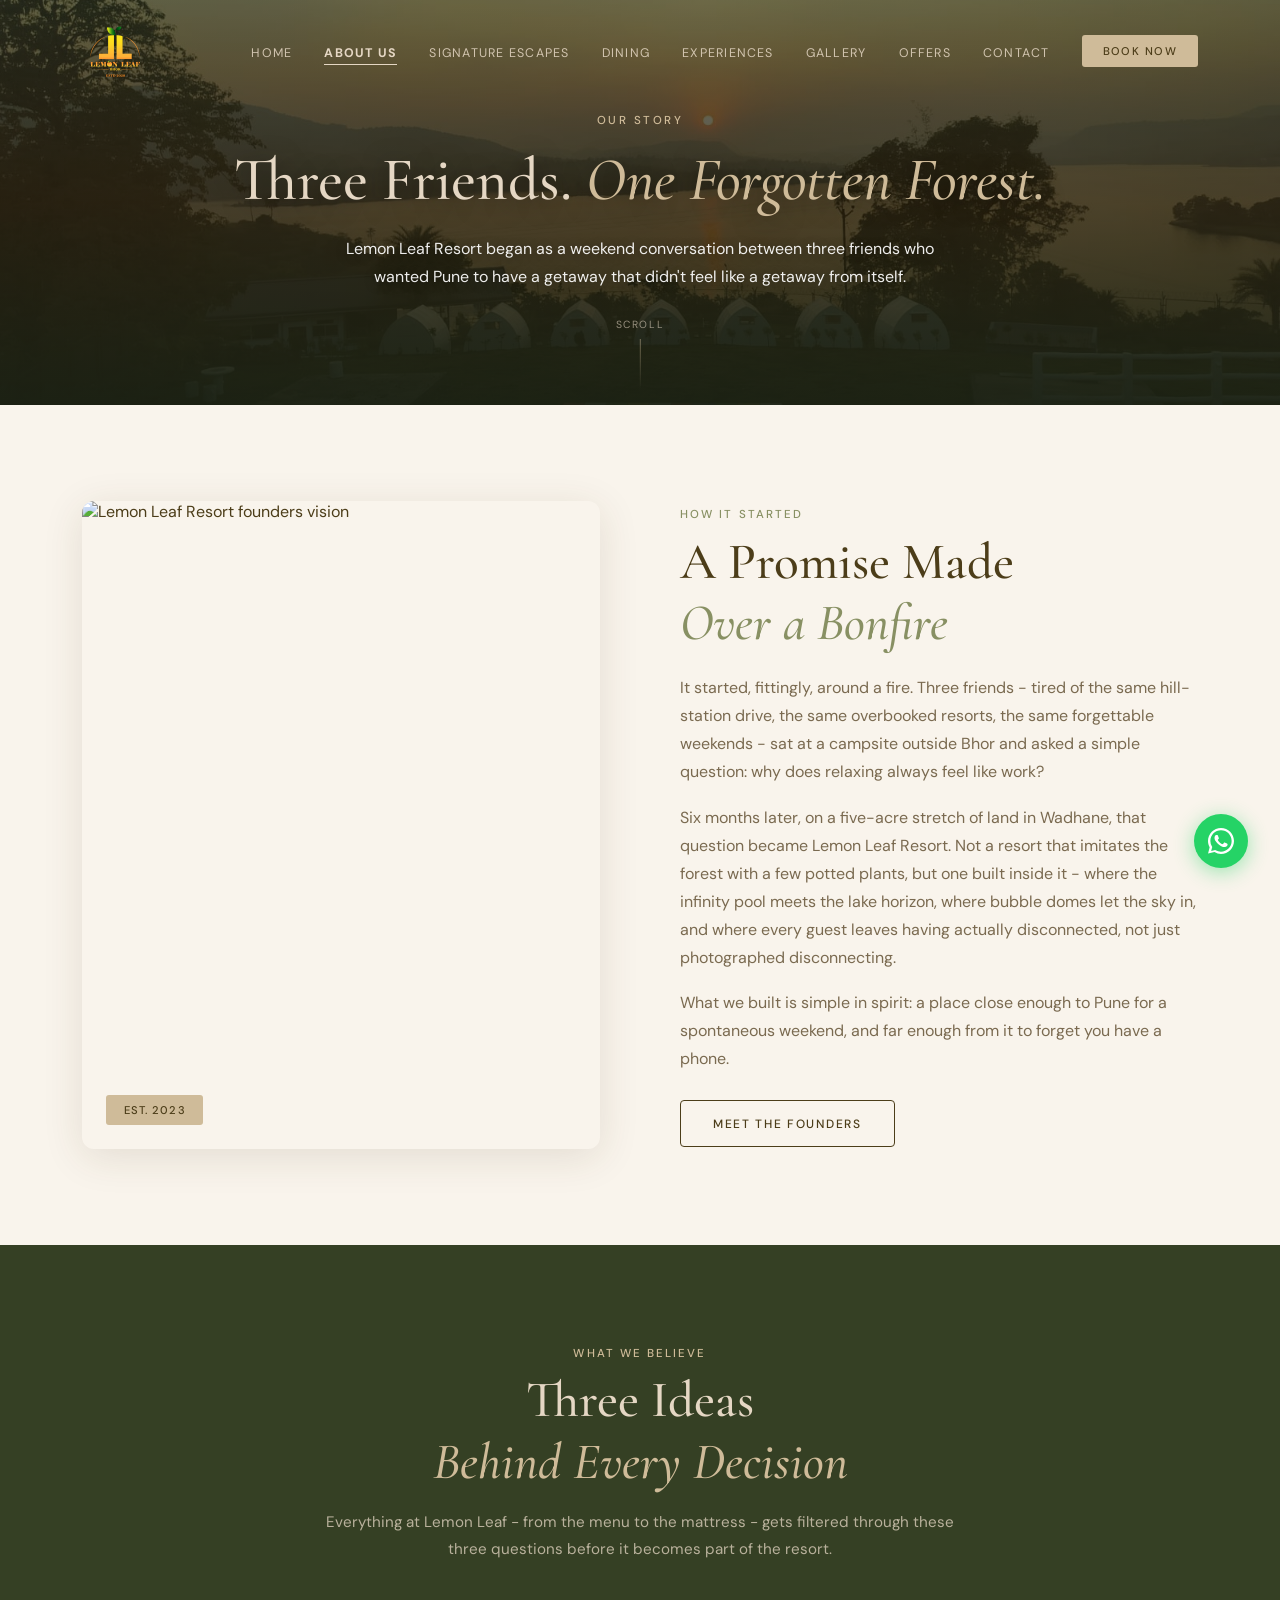
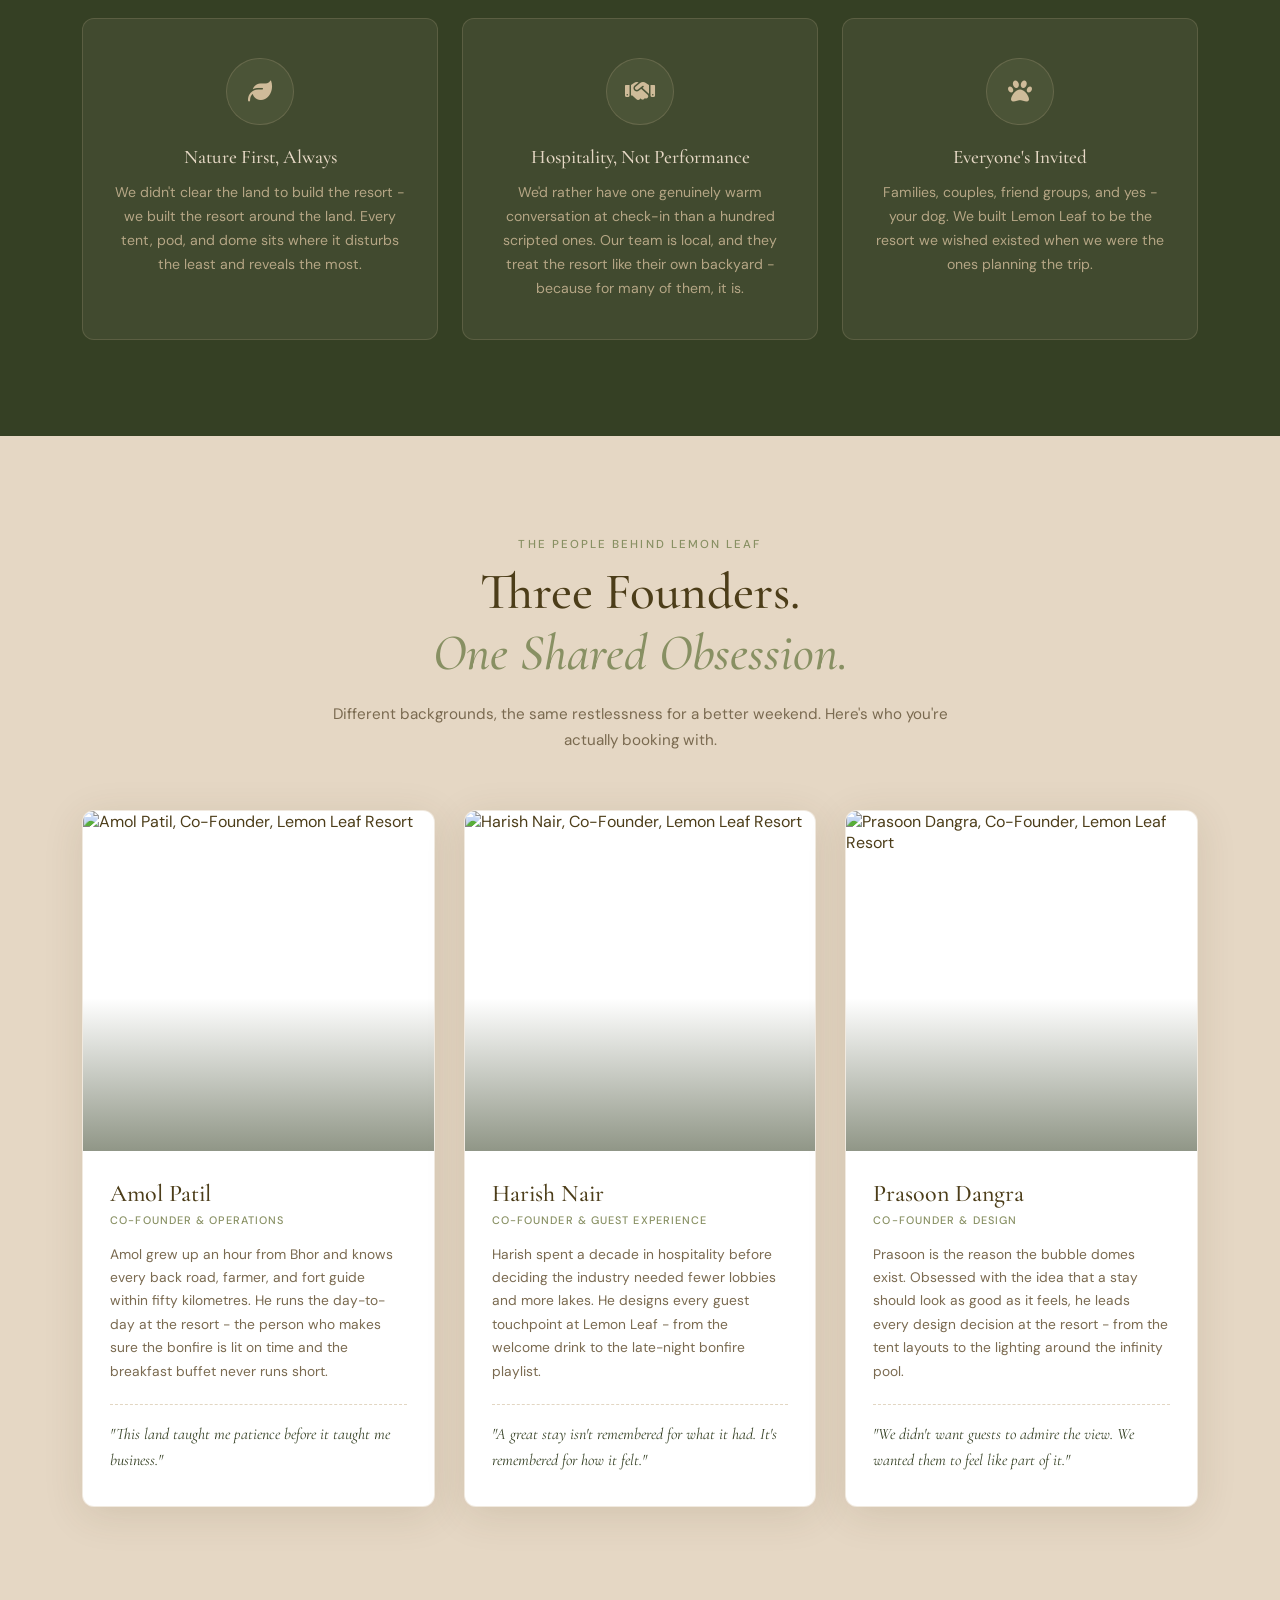
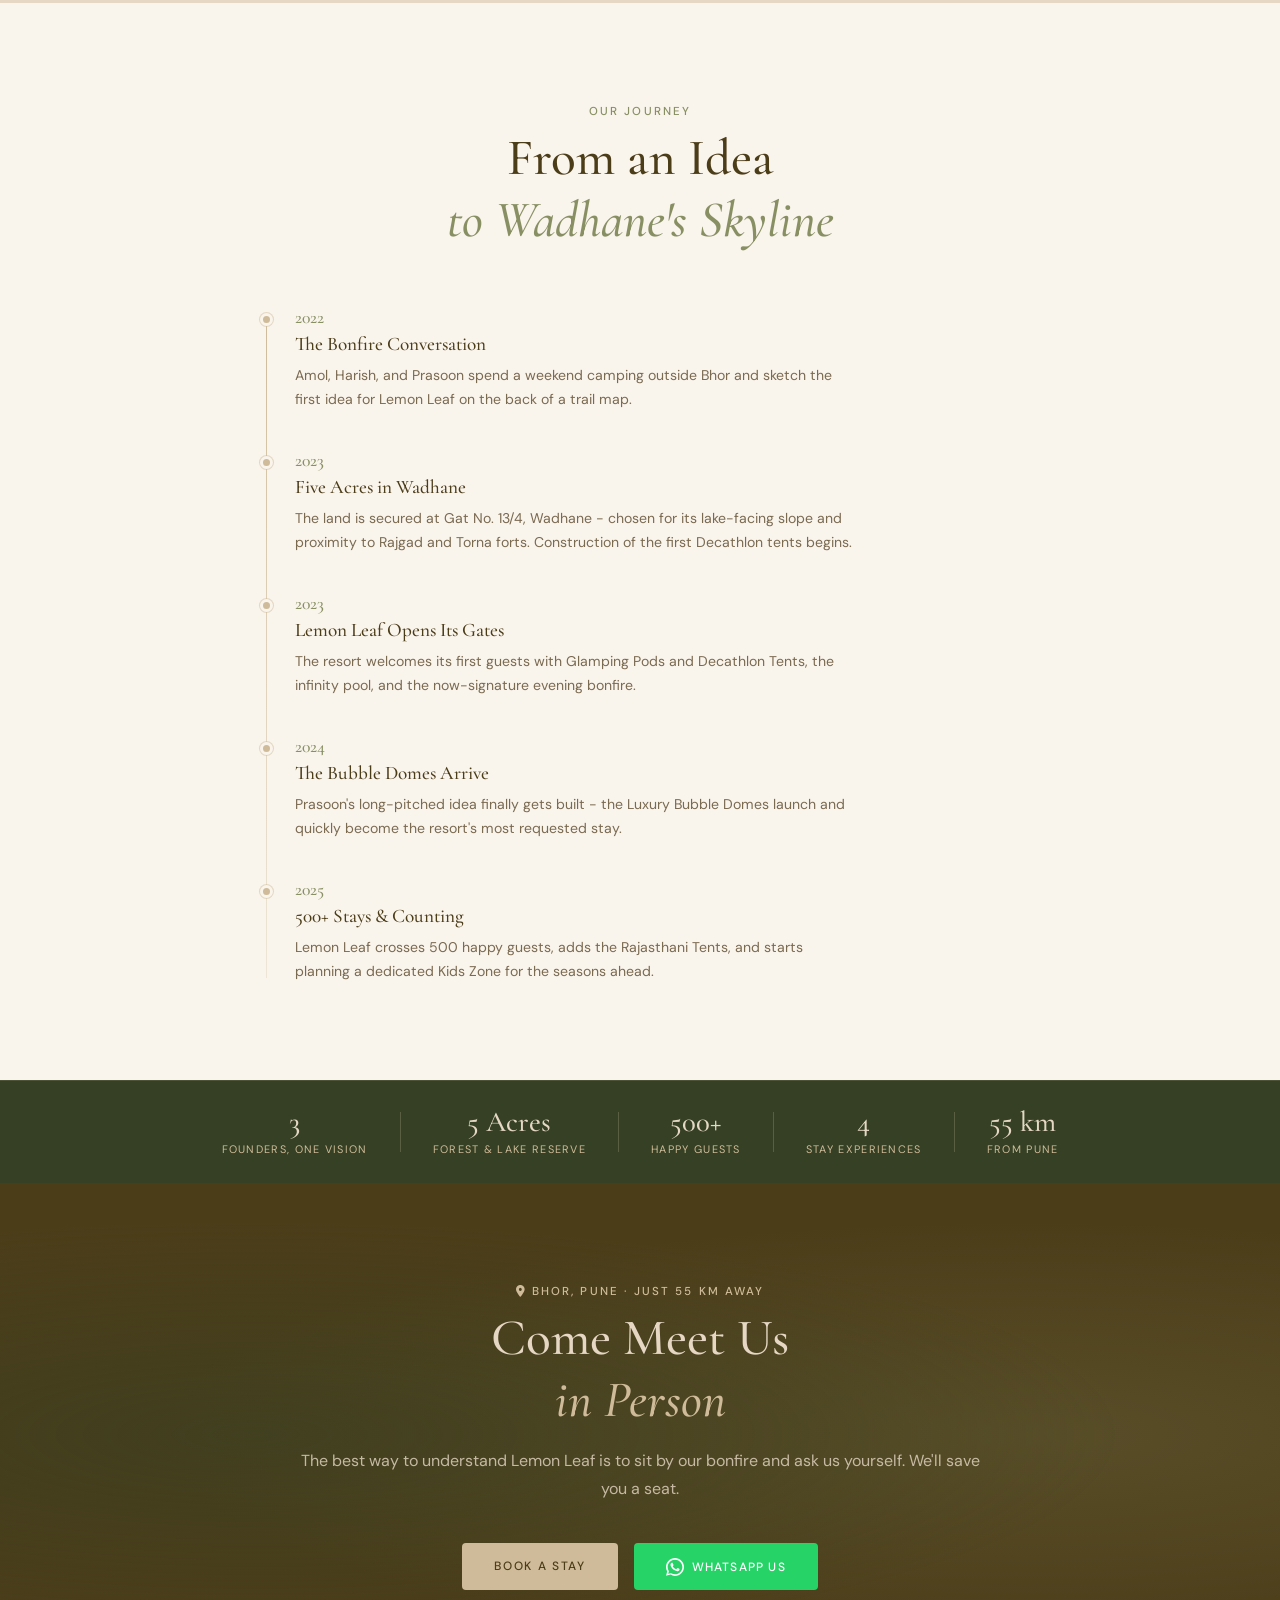
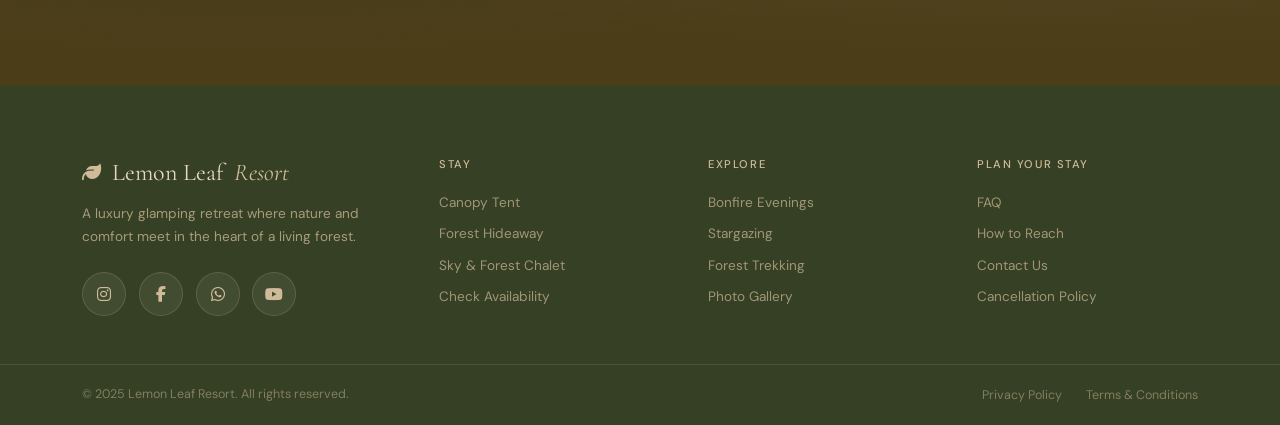
==== about/index.html @ e5b74bf5 "updates" ====
<!DOCTYPE html>
<html lang="en">

<head>
    <meta charset="UTF-8" />
    <meta name="viewport" content="width=device-width, initial-scale=1.0" />
    <title>About Us - Lemon Leaf Resort Bhor | Our Story &amp; Founders</title>
    <meta name="description"
        content="Meet the founders of Lemon Leaf Resort, Bhor - Amol Patil, Harish Nair &amp; Prasoon Dangra. Discover the story behind Pune's premier luxury glamping escape." />
    <meta name="keywords"
        content="about lemon leaf resort, lemon leaf resort founders, luxury resort bhor owners, glamping resort pune story" />
    <link rel="preconnect" href="https://fonts.googleapis.com" />
    <link rel="preconnect" href="https://fonts.gstatic.com" crossorigin />
    <link
        href="https://fonts.googleapis.com/css2?family=Cormorant+Garamond:ital,wght@0,300;0,400;0,500;0,600;1,300;1,400;1,500&family=DM+Sans:wght@300;400;500&display=swap"
        rel="stylesheet" />
    <link rel="stylesheet" href="https://cdnjs.cloudflare.com/ajax/libs/font-awesome/6.7.2/css/all.min.css">
    <link rel="stylesheet" href="/css/style.css" />
    <style>
        .ab-hero {
            position: relative;
            height: 45vh;
            height: 45svh;
            min-height: 380px;
            max-height: 560px;
            display: flex;
            align-items: center;
            justify-content: center;
            overflow: hidden;
        }

        .ab-hero-bg {
            position: absolute;
            inset: 0;
            background-size: cover;
            background-position: center;
        }

        .ab-hero-overlay {
            position: absolute;
            inset: 0;
            background:
                linear-gradient(to bottom, rgba(0, 0, 0, 0.25), rgba(0, 0, 0, 0.45)),
                linear-gradient(to bottom, rgba(53, 64, 36, 0.55), rgba(76, 61, 25, 0.65), rgba(53, 64, 36, 0.88));
        }

        .ab-hero-content {
            position: relative;
            z-index: 2;
            text-align: center;
            padding: 0 1.5rem;
            max-width: 900px;
            width: 100%;
        }

        .ab-hero-title {
            font-family: 'Cormorant Garamond', Georgia, serif;
            font-weight: 500;
            font-size: clamp(2.4rem, 5vw, 3.8rem);
            line-height: 1.18;
            color: var(--bone);
            margin: 0 auto 1.2rem;
            text-shadow: 0 4px 24px rgba(0, 0, 0, 0.5);
        }

        .ab-hero-title em {
            color: var(--tan);
            font-style: italic;
        }

        .ab-hero-sub {
            color: rgba(255, 255, 255, 0.92);
            text-shadow: 0 2px 12px rgba(0, 0, 0, 0.35);
            font-size: 1rem;
            line-height: 1.8;
            max-width: 620px;
            margin: 0 auto;
        }

        .ab-hero-scroll {
            position: absolute;
            bottom: 1rem;
            left: 50%;
            transform: translateX(-50%);
            z-index: 3;
            display: flex;
            flex-direction: column;
            align-items: center;
            gap: 8px;
        }

        .ab-hero-scroll span {
            font-size: 0.65rem;
            letter-spacing: 0.15em;
            text-transform: uppercase;
            color: rgba(229, 215, 196, 0.6);
        }

        /* ── OUR STORY (mirrors .about-strip pattern from homepage) ── */
        .story-section {
            padding: 6rem 0;
            background: var(--bone-lt);
        }

        .story-grid {
            display: grid;
            grid-template-columns: 1fr 1fr;
            gap: 5rem;
            align-items: center;
        }

        .story-img-wrap {
            position: relative;
            border-radius: var(--radius);
            overflow: hidden;
            aspect-ratio: 4/5;
            box-shadow: var(--shadow);
        }

        .story-badge {
            position: absolute;
            bottom: 1.5rem;
            left: 1.5rem;
            background: var(--tan);
            color: var(--cafe);
            font-size: 0.7rem;
            font-weight: 500;
            letter-spacing: 0.1em;
            text-transform: uppercase;
            padding: 0.5rem 1.1rem;
            border-radius: 3px;
        }

        .story-content h2 {
            margin-bottom: 1.2rem;
        }

        .story-content h2 em {
            color: var(--moss);
        }

        .story-content p {
            margin-bottom: 1.1rem;
        }

        .story-content .btn-outline {
            margin-top: 0.6rem;
        }

        /* ── VALUES / PHILOSOPHY (dark band, mirrors .packages-section) ── */
        .values-section {
            padding: 6rem 0;
            background: var(--kombu);
        }

        .values-section .section-header h2 {
            color: var(--bone);
        }

        .values-grid {
            display: grid;
            grid-template-columns: repeat(3, 1fr);
            gap: 1.5rem;
        }

        .value-card {
            background: rgba(229, 215, 196, 0.07);
            border: 1px solid rgba(207, 187, 153, 0.18);
            border-radius: var(--radius);
            padding: 2.4rem 2rem;
            text-align: center;
            transition: transform var(--trans), background var(--trans), border-color var(--trans);
        }

        .value-card:hover {
            transform: translateY(-6px);
            background: rgba(229, 215, 196, 0.12);
            border-color: rgba(207, 187, 153, 0.35);
        }

        .value-icon {
            width: 4.2rem;
            height: 4.2rem;
            margin: 0 auto 1.3rem;
            display: flex;
            align-items: center;
            justify-content: center;
            border-radius: 50%;
            background: rgba(136, 144, 99, 0.15);
            border: 1px solid rgba(207, 187, 153, 0.2);
            color: var(--tan);
            font-size: 1.5rem;
            transition: var(--trans);
        }

        .value-card:hover .value-icon {
            background: var(--moss);
            border-color: var(--moss);
            color: var(--white);
            transform: scale(1.08);
        }

        .value-card h4 {
            color: var(--bone);
            font-size: 1.2rem;
            margin-bottom: 0.8rem;
        }

        .value-card p {
            color: rgba(207, 187, 153, 0.82);
            font-size: 0.88rem;
            line-height: 1.7;
        }

        /* ── FOUNDERS (signature section - premium card treatment) ── */
        .founders-section {
            padding: 6rem 0;
            background: var(--bone);
        }

        .founders-grid {
            display: grid;
            grid-template-columns: repeat(3, 1fr);
            gap: 1.8rem;
        }

        .founder-card {
            background: var(--white);
            border-radius: var(--radius);
            overflow: hidden;
            box-shadow: var(--shadow);
            border: 1px solid rgba(207, 187, 153, 0.3);
            transition: transform var(--trans), box-shadow var(--trans);
            display: flex;
            flex-direction: column;
        }

        .founder-card:hover {
            transform: translateY(-8px);
            box-shadow: 0 24px 56px rgba(76, 61, 25, 0.2);
        }

        .founder-photo {
            position: relative;
            height: 340px;
            overflow: hidden;
            flex-shrink: 0;
        }

        .founder-photo::after {
            content: '';
            position: absolute;
            inset: 0;
            background: linear-gradient(to bottom, rgba(53, 64, 36, 0) 55%, rgba(53, 64, 36, 0.55) 100%);
        }

        .founder-photo img {
            transition: transform 0.7s ease;
        }

        .founder-card:hover .founder-photo img {
            transform: scale(1.06);
        }

        .founder-body {
            padding: 1.8rem 1.7rem 2rem;
            display: flex;
            flex-direction: column;
            flex: 1;
        }

        .founder-body h3 {
            font-size: 1.5rem;
            color: var(--cafe);
            margin-bottom: 0.25rem;
        }

        .founder-role {
            display: inline-block;
            font-size: 0.68rem;
            font-weight: 500;
            letter-spacing: 0.1em;
            text-transform: uppercase;
            color: var(--moss);
            margin-bottom: 1rem;
        }

        .founder-body p {
            font-size: 0.86rem;
            line-height: 1.7;
            margin-bottom: 1.3rem;
        }

        .founder-quote {
            font-family: 'Cormorant Garamond', serif;
            font-style: italic;
            font-size: 1rem;
            color: var(--kombu);
            line-height: 1.6;
            padding-top: 1.1rem;
            border-top: 1px dashed rgba(207, 187, 153, 0.6);
            margin-top: auto;
        }

        /* ── JOURNEY / MILESTONES (vertical timeline - order genuinely carries meaning here, it's a chronology) ── */
        .journey-section {
            padding: 6rem 0;
            background: var(--bone-lt);
        }

        .journey-section .section-header h2 em {
            color: var(--moss);
        }

        .journey-track {
            max-width: 760px;
            margin: 0 auto;
            position: relative;
            padding-left: 2.2rem;
        }

        .journey-track::before {
            content: '';
            position: absolute;
            top: 6px;
            bottom: 6px;
            left: 6px;
            width: 1px;
            background: linear-gradient(to bottom, var(--tan), rgba(207, 187, 153, 0.25));
        }

        .journey-item {
            position: relative;
            padding-bottom: 2.4rem;
        }

        .journey-item:last-child {
            padding-bottom: 0;
        }

        .journey-dot {
            position: absolute;
            left: -2.2rem;
            top: 6px;
            width: 13px;
            height: 13px;
            border-radius: 50%;
            background: var(--tan);
            border: 3px solid var(--bone-lt);
            box-shadow: 0 0 0 1px rgba(207, 187, 153, 0.5);
        }

        .journey-year {
            display: inline-block;
            font-family: 'Cormorant Garamond', serif;
            font-size: 1.1rem;
            font-weight: 500;
            color: var(--moss);
            margin-bottom: 0.3rem;
        }

        .journey-body h4 {
            font-size: 1.2rem;
            color: var(--cafe);
            margin-bottom: 0.5rem;
        }

        .journey-body p {
            font-size: 0.88rem;
            line-height: 1.7;
            max-width: 560px;
        }

        /* ── ABOUT-PAGE STATS STRIP (reuses .hero-stats / .hero-stat from style.css; only the wrapper differs) ── */
        .ab-stat-section {
            background: var(--kombu);
        }

        /* ── RESPONSIVE ── */
        @media (max-width: 1024px) {
            .story-grid {
                grid-template-columns: 1fr;
                gap: 2.5rem;
            }

            .story-img-wrap {
                aspect-ratio: 16/9;
                max-height: 380px;
            }

            .values-grid {
                grid-template-columns: 1fr;
                gap: 1.2rem;
            }

            .founders-grid {
                grid-template-columns: repeat(2, 1fr);
            }
        }

        @media (max-width: 768px) {
            .ab-hero {
                height: 60svh;
                min-height: 420px;
            }

            .story-section,
            .values-section,
            .founders-section,
            .journey-section {
                padding: 4rem 0;
            }

            .founders-grid {
                grid-template-columns: 1fr;
                gap: 1.5rem;
            }

            .founder-photo {
                height: 300px;
            }

            .journey-track {
                padding-left: 1.8rem;
            }

            .journey-dot {
                left: -1.8rem;
            }
        }

        @media (max-width: 480px) {
            .ab-hero {
                min-height: 380px;
            }

            .ab-hero-title {
                font-size: 2rem;
            }

            .value-card {
                padding: 2rem 1.4rem;
            }

            .founder-photo {
                height: 260px;
            }
        }
    </style>
</head>

<body>

    <div class="preloader" id="preloader">
        <div class="preloader-inner">
            <div class="preloader-logo">
                <img src="/images/logo/lemon-leaf-logo.png" alt="Lemon Leaf Resort"
                    onerror="this.style.display='none'" />
            </div>
            <div class="preloader-name">Lemon Leaf Resort</div>
            <div class="preloader-tagline">About Us</div>
            <div class="preloader-bar">
                <div class="preloader-fill" id="preloaderFill"></div>
            </div>
        </div>
    </div>

    <div id="navbar"></div>

    <!-- ABOUT HERO -->
    <section class="ab-hero" id="about-hero">
        <div class="ab-hero-bg" style="background-image:url('/images/hero-banner/infinity-pool.jpg')"></div>
        <div class="ab-hero-overlay"></div>
        <div class="ab-hero-content">
            <div class="hero-eyebrow reveal-up">Our Story</div>
            <h1 class="ab-hero-title reveal-up delay-1">Three Friends.<em> One Forgotten Forest.</em></h1>
            <p class="ab-hero-sub reveal-up delay-2">Lemon Leaf Resort began as a weekend conversation between three
                friends who wanted Pune to have a getaway that didn't feel like a getaway from itself.</p>
        </div>
        <div class="ab-hero-scroll">
            <span>Scroll</span>
            <div class="scroll-line"></div>
        </div>
    </section>

    <!-- OUR STORY -->
    <section class="story-section" id="story">
        <div class="container story-grid">
            <div class="story-img-wrap reveal-left">
                <img src="https://images.unsplash.com/photo-1533632359083-0185df1be85d?w=800&q=80"
                    alt="Lemon Leaf Resort founders vision" loading="lazy" />
                <div class="story-badge">Est. 2023</div>
            </div>
            <div class="story-content reveal-right">
                <span class="eyebrow">How It Started</span>
                <h2>A Promise Made<br /><em>Over a Bonfire</em></h2>
                <p>It started, fittingly, around a fire. Three friends - tired of the same hill-station drive, the
                    same overbooked resorts, the same forgettable weekends - sat at a campsite outside Bhor and asked
                    a simple question: why does relaxing always feel like work?</p>
                <p>Six months later, on a five-acre stretch of land in Wadhane, that question became Lemon Leaf
                    Resort. Not a resort that imitates the forest with a few potted plants, but one built inside it
                    - where the infinity pool meets the lake horizon, where bubble domes let the sky in, and where
                    every guest leaves having actually disconnected, not just photographed disconnecting.</p>
                <p>What we built is simple in spirit: a place close enough to Pune for a spontaneous weekend, and
                    far enough from it to forget you have a phone.</p>
                <a href="#founders" class="btn-outline">Meet the Founders</a>
            </div>
        </div>
    </section>

    <!-- VALUES / PHILOSOPHY -->
    <section class="values-section" id="philosophy">
        <div class="container">
            <div class="section-header section-header--light reveal-up">
                <span class="eyebrow eyebrow--light">What We Believe</span>
                <h2>Three Ideas<br /><em>Behind Every Decision</em></h2>
                <p>Everything at Lemon Leaf - from the menu to the mattress - gets filtered through these three
                    questions before it becomes part of the resort.</p>
            </div>
            <div class="values-grid">
                <div class="value-card reveal-up">
                    <div class="value-icon"><i class="fa-solid fa-leaf"></i></div>
                    <h4>Nature First, Always</h4>
                    <p>We didn't clear the land to build the resort - we built the resort around the land. Every
                        tent, pod, and dome sits where it disturbs the least and reveals the most.</p>
                </div>
                <div class="value-card reveal-up delay-1">
                    <div class="value-icon"><i class="fa-solid fa-handshake"></i></div>
                    <h4>Hospitality, Not Performance</h4>
                    <p>We'd rather have one genuinely warm conversation at check-in than a hundred scripted ones. Our
                        team is local, and they treat the resort like their own backyard - because for many of
                        them, it is.</p>
                </div>
                <div class="value-card reveal-up delay-2">
                    <div class="value-icon"><i class="fa-solid fa-paw"></i></div>
                    <h4>Everyone's Invited</h4>
                    <p>Families, couples, friend groups, and yes - your dog. We built Lemon Leaf to be the resort we
                        wished existed when we were the ones planning the trip.</p>
                </div>
            </div>
        </div>
    </section>

    <!-- FOUNDERS -->
    <section class="founders-section" id="founders">
        <div class="container">
            <div class="section-header reveal-up">
                <span class="eyebrow">The People Behind Lemon Leaf</span>
                <h2>Three Founders.<br /><em>One Shared Obsession.</em></h2>
                <p>Different backgrounds, the same restlessness for a better weekend. Here's who you're actually
                    booking with.</p>
            </div>

            <div class="founders-grid">

                <div class="founder-card reveal-up">
                    <div class="founder-photo">
                        <img src="https://images.unsplash.com/photo-1633332755192-727a05c4013d?w=500&q=80"
                            alt="Amol Patil, Co-Founder, Lemon Leaf Resort" loading="lazy" />
                    </div>
                    <div class="founder-body">
                        <h3>Amol Patil</h3>
                        <span class="founder-role">Co-Founder &amp; Operations</span>
                        <p>Amol grew up an hour from Bhor and knows every back road, farmer, and fort guide within
                            fifty kilometres. He runs the day-to-day at the resort - the person who makes sure the
                            bonfire is lit on time and the breakfast buffet never runs short.</p>
                        <div class="founder-quote">"This land taught me patience before it taught me business."</div>
                    </div>
                </div>

                <div class="founder-card reveal-up delay-1">
                    <div class="founder-photo">
                        <img src="https://images.unsplash.com/photo-1611432579402-7037e3e2c1e4?w=500&q=80"
                            alt="Harish Nair, Co-Founder, Lemon Leaf Resort" loading="lazy" />
                    </div>
                    <div class="founder-body">
                        <h3>Harish Nair</h3>
                        <span class="founder-role">Co-Founder &amp; Guest Experience</span>
                        <p>Harish spent a decade in hospitality before deciding the industry needed fewer lobbies
                            and more lakes. He designs every guest touchpoint at Lemon Leaf - from the welcome drink
                            to the late-night bonfire playlist.</p>
                        <div class="founder-quote">"A great stay isn't remembered for what it had. It's remembered
                            for how it felt."</div>
                    </div>
                </div>

                <div class="founder-card reveal-up delay-2">
                    <div class="founder-photo">
                        <img src="https://images.unsplash.com/photo-1560250097-0b93528c311a?w=500&q=80"
                            alt="Prasoon Dangra, Co-Founder, Lemon Leaf Resort" loading="lazy" />
                    </div>
                    <div class="founder-body">
                        <h3>Prasoon Dangra</h3>
                        <span class="founder-role">Co-Founder &amp; Design</span>
                        <p>Prasoon is the reason the bubble domes exist. Obsessed with the idea that a stay should
                            look as good as it feels, he leads every design decision at the resort - from the tent
                            layouts to the lighting around the infinity pool.</p>
                        <div class="founder-quote">"We didn't want guests to admire the view. We wanted them to feel
                            like part of it."</div>
                    </div>
                </div>

            </div>
        </div>
    </section>

    <!-- MILESTONES / JOURNEY -->
    <section class="journey-section" id="journey">
        <div class="container">
            <div class="section-header reveal-up">
                <span class="eyebrow">Our Journey</span>
                <h2>From an Idea<br /><em>to Wadhane's Skyline</em></h2>
            </div>
            <div class="journey-track">
                <div class="journey-item reveal-up">
                    <div class="journey-dot"></div>
                    <div class="journey-body">
                        <span class="journey-year">2022</span>
                        <h4>The Bonfire Conversation</h4>
                        <p>Amol, Harish, and Prasoon spend a weekend camping outside Bhor and sketch the first idea
                            for Lemon Leaf on the back of a trail map.</p>
                    </div>
                </div>
                <div class="journey-item reveal-up delay-1">
                    <div class="journey-dot"></div>
                    <div class="journey-body">
                        <span class="journey-year">2023</span>
                        <h4>Five Acres in Wadhane</h4>
                        <p>The land is secured at Gat No. 13/4, Wadhane - chosen for its lake-facing slope and
                            proximity to Rajgad and Torna forts. Construction of the first Decathlon tents begins.</p>
                    </div>
                </div>
                <div class="journey-item reveal-up delay-2">
                    <div class="journey-dot"></div>
                    <div class="journey-body">
                        <span class="journey-year">2023</span>
                        <h4>Lemon Leaf Opens Its Gates</h4>
                        <p>The resort welcomes its first guests with Glamping Pods and Decathlon Tents, the infinity
                            pool, and the now-signature evening bonfire.</p>
                    </div>
                </div>
                <div class="journey-item reveal-up delay-3">
                    <div class="journey-dot"></div>
                    <div class="journey-body">
                        <span class="journey-year">2024</span>
                        <h4>The Bubble Domes Arrive</h4>
                        <p>Prasoon's long-pitched idea finally gets built - the Luxury Bubble Domes launch and
                            quickly become the resort's most requested stay.</p>
                    </div>
                </div>
                <div class="journey-item reveal-up">
                    <div class="journey-dot"></div>
                    <div class="journey-body">
                        <span class="journey-year">2025</span>
                        <h4>500+ Stays &amp; Counting</h4>
                        <p>Lemon Leaf crosses 500 happy guests, adds the Rajasthani Tents, and starts planning a
                            dedicated Kids Zone for the seasons ahead.</p>
                    </div>
                </div>
            </div>
        </div>
    </section>

    <!-- STATS STRIP (reused pattern from homepage) -->
    <section class="hero-stat-section ab-stat-section">
        <div class="hero-stats reveal-up">
            <div class="hero-stat"><strong>3</strong><span>Founders, One Vision</span></div>
            <div class="hero-stat-divider"></div>
            <div class="hero-stat"><strong>5 Acres</strong><span>Forest &amp; Lake Reserve</span></div>
            <div class="hero-stat-divider"></div>
            <div class="hero-stat"><strong>500+</strong><span>Happy Guests</span></div>
            <div class="hero-stat-divider"></div>
            <div class="hero-stat"><strong>4</strong><span>Stay Experiences</span></div>
            <div class="hero-stat-divider"></div>
            <div class="hero-stat"><strong>55 km</strong><span>From Pune</span></div>
        </div>
    </section>

    <!-- CTA BANNER (reused pattern) -->
    <section class="cta-banner">
        <div class="cta-banner-bg"></div>
        <div class="cta-banner-inner">
            <div class="cta-content reveal-up">
                <span class="eyebrow eyebrow--light"><i class="fa-solid fa-location-dot"></i> Bhor, Pune · Just 55
                    km Away</span>
                <h2>Come Meet Us<br /><em>in Person</em></h2>
                <p>The best way to understand Lemon Leaf is to sit by our bonfire and ask us yourself. We'll save
                    you a seat.</p>
                <div class="cta-actions">
                    <a href="index.html#book" class="btn-primary">Book a Stay</a>
                    <a href="https://wa.me/919876543210" target="_blank" rel="noopener" class="btn-whatsapp">
                        <svg width="18" height="18" viewBox="0 0 24 24" fill="currentColor">
                            <path
                                d="M17.472 14.382c-.297-.149-1.758-.867-2.03-.967-.273-.099-.471-.148-.67.15-.197.297-.767.966-.94 1.164-.173.199-.347.223-.644.075-.297-.15-1.255-.463-2.39-1.475-.883-.788-1.48-1.761-1.653-2.059-.173-.297-.018-.458.13-.606.134-.133.298-.347.446-.52.149-.174.198-.298.298-.497.099-.198.05-.371-.025-.52-.075-.149-.669-1.612-.916-2.207-.242-.579-.487-.5-.669-.51-.173-.008-.371-.01-.57-.01-.198 0-.52.074-.792.372-.272.297-1.04 1.016-1.04 2.479 0 1.462 1.065 2.875 1.213 3.074.149.198 2.096 3.2 5.077 4.487.709.306 1.262.489 1.694.625.712.227 1.36.195 1.871.118.571-.085 1.758-.719 2.006-1.413.248-.694.248-1.289.173-1.413z" />
                            <path
                                d="M12 0C5.373 0 0 5.373 0 12c0 2.114.552 4.1 1.512 5.834L.057 23.57l5.91-1.47A11.945 11.945 0 0012 24c6.627 0 12-5.373 12-12S18.627 0 12 0zm0 21.818a9.8 9.8 0 01-4.997-1.37l-.358-.213-3.707.922.986-3.604-.234-.37A9.79 9.79 0 012.182 12c0-5.418 4.4-9.818 9.818-9.818 5.418 0 9.818 4.4 9.818 9.818 0 5.419-4.4 9.818-9.818 9.818z" />
                        </svg>
                        WhatsApp Us
                    </a>
                </div>
            </div>
        </div>
    </section>

    <div id="footer"></div>

    <!-- WhatsApp FAB -->
    <a href="https://wa.me/919876543210" class="whatsapp-fab" target="_blank" rel="noopener"
        aria-label="Chat on WhatsApp">
        <svg width="26" height="26" viewBox="0 0 24 24" fill="currentColor">
            <path
                d="M17.472 14.382c-.297-.149-1.758-.867-2.03-.967-.273-.099-.471-.148-.67.15-.197.297-.767.966-.94 1.164-.173.199-.347.223-.644.075-.297-.15-1.255-.463-2.39-1.475-.883-.788-1.48-1.761-1.653-2.059-.173-.297-.018-.458.13-.606.134-.133.298-.347.446-.52.149-.174.198-.298.298-.497.099-.198.05-.371-.025-.52-.075-.149-.669-1.612-.916-2.207-.242-.579-.487-.5-.669-.51-.173-.008-.371-.01-.57-.01-.198 0-.52.074-.792.372-.272.297-1.04 1.016-1.04 2.479 0 1.462 1.065 2.875 1.213 3.074.149.198 2.096 3.2 5.077 4.487.709.306 1.262.489 1.694.625.712.227 1.36.195 1.871.118.571-.085 1.758-.719 2.006-1.413.248-.694.248-1.289.173-1.413z" />
            <path
                d="M12 0C5.373 0 0 5.373 0 12c0 2.114.552 4.1 1.512 5.834L.057 23.57l5.91-1.47A11.945 11.945 0 0012 24c6.627 0 12-5.373 12-12S18.627 0 12 0zm0 21.818a9.8 9.8 0 01-4.997-1.37l-.358-.213-3.707.922.986-3.604-.234-.37A9.79 9.79 0 012.182 12c0-5.418 4.4-9.818 9.818-9.818 5.418 0 9.818 4.4 9.818 9.818 0 5.419-4.4 9.818-9.818 9.818z" />
        </svg>
    </a>

    <script src="/js/script.js"></script>
</body>

</html>
---- css/style.css ----
*,
*::before,
*::after {
    box-sizing: border-box;
    margin: 0;
    padding: 0;
}

html {
    scroll-behavior: smooth;
    font-size: 16px;
}

body {
    font-family: 'DM Sans', sans-serif;
    background: #F9F4EC;
    color: #4C3D19;
    overflow-x: hidden;
}

img {
    display: block;
    width: 100%;
    height: 100%;
    object-fit: cover;
}

a {
    text-decoration: none;
    color: inherit;
}

ul {
    list-style: none;
}

button {
    cursor: pointer;
    border: none;
    background: none;
    font-family: inherit;
}

input,
select,
textarea {
    font-family: inherit;
    font-size: 1rem;
}

/* ── CSS VARIABLES ── */
:root {
    --cafe: #4C3D19;
    --kombu: #354024;
    --moss: #889063;
    --tan: #CFBB99;
    --bone: #E5D7C4;
    --bone-lt: #F9F4EC;
    --white: #ffffff;
    --shadow: 0 8px 40px rgba(76, 61, 25, 0.12);
    --radius: 12px;
    --trans: 0.35s cubic-bezier(0.4, 0, 0.2, 1);
}

h1,
h2,
h3,
h4,
h5,
h6 {
    font-family: 'Cormorant Garamond', Georgia, serif;
    font-weight: 500;
    line-height: 1.2;
}

h1 {
    font-size: clamp(2.6rem, 6vw, 5rem);
}

h2 {
    font-size: clamp(2rem, 4vw, 3.2rem);
}

h3 {
    font-size: 1.5rem;
}

h4 {
    font-size: 1.25rem;
}

h5 {
    font-size: 1.05rem;
}

em {
    font-style: italic;
    color: inherit;
}

p {
    line-height: 1.75;
    color: #7a6a50;
}

.eyebrow {
    display: inline-block;
    font-family: 'DM Sans', sans-serif;
    font-size: 0.72rem;
    font-weight: 500;
    letter-spacing: 0.18em;
    text-transform: uppercase;
    color: var(--moss);
    margin-bottom: 0.6rem;
}

.eyebrow--light {
    color: var(--tan);
}

.container {
    max-width: 1180px;
    margin: 0 auto;
    padding: 0 2rem;
}

.btn-primary {
    display: inline-block;
    background: var(--tan);
    color: var(--cafe);
    font-size: 0.75rem;
    font-weight: 500;
    letter-spacing: 0.14em;
    text-transform: uppercase;
    padding: 0.9rem 2rem;
    border-radius: 4px;
    transition: background var(--trans), transform var(--trans), box-shadow var(--trans);
}

.btn-primary:hover {
    background: var(--cafe);
    color: var(--bone);
    transform: translateY(-2px);
    box-shadow: 0 8px 24px rgba(76, 61, 25, 0.25);
}

.btn-ghost {
    display: inline-block;
    border: 1.5px solid rgba(229, 215, 196, 0.6);
    color: var(--bone);
    font-size: 0.75rem;
    font-weight: 500;
    letter-spacing: 0.14em;
    text-transform: uppercase;
    padding: 0.9rem 2rem;
    border-radius: 4px;
    transition: background var(--trans), color var(--trans);
}

.btn-ghost:hover {
    background: rgba(229, 215, 196, 0.15);
}

.btn-outline {
    display: inline-block;
    border: 1.5px solid var(--cafe);
    color: var(--cafe);
    font-size: 0.75rem;
    font-weight: 500;
    letter-spacing: 0.14em;
    text-transform: uppercase;
    padding: 0.9rem 2rem;
    border-radius: 4px;
    transition: background var(--trans), color var(--trans);
}

.btn-outline:hover {
    background: var(--cafe);
    color: var(--bone);
}

.btn-sm {
    display: inline-block;
    background: var(--kombu);
    color: var(--bone);
    font-size: 0.7rem;
    font-weight: 500;
    letter-spacing: 0.1em;
    text-transform: uppercase;
    padding: 0.6rem 1.2rem;
    border-radius: 4px;
    transition: background var(--trans);
}

.btn-sm:hover {
    background: var(--cafe);
}

.btn-full {
    width: 100%;
    text-align: center;
}

.btn-whatsapp {
    display: inline-flex;
    align-items: center;
    gap: 0.5rem;
    background: #25D366;
    color: var(--white);
    font-size: 0.75rem;
    font-weight: 500;
    letter-spacing: 0.1em;
    text-transform: uppercase;
    padding: 0.9rem 2rem;
    border-radius: 4px;
    transition: background var(--trans), transform var(--trans);
}

.btn-whatsapp:hover {
    background: #1EB859;
    transform: translateY(-2px);
}

.btn-whatsapp-sm {
    display: inline-flex;
    align-items: center;
    gap: 0.4rem;
    background: #25D366;
    color: var(--white);
    font-size: 0.7rem;
    font-weight: 500;
    letter-spacing: 0.08em;
    text-transform: uppercase;
    padding: 0.7rem 1.2rem;
    border-radius: 4px;
    transition: background var(--trans), transform var(--trans);
}

.btn-whatsapp-sm:hover {
    background: #1EB859;
    transform: translateY(-2px);
}

.preloader {
    position: fixed;
    inset: 0;
    background: var(--kombu);
    display: flex;
    align-items: center;
    justify-content: center;
    z-index: 9999;
    transition: opacity 0.6s ease, visibility 0.6s ease;
}

.preloader.hidden {
    opacity: 0;
    visibility: hidden;
    pointer-events: none;
}

.preloader-inner {
    display: flex;
    flex-direction: column;
    align-items: center;
    text-align: center;
}

.preloader-logo {
    width: 180px;
    height: auto;
    border: none;
    border-radius: 0;
    overflow: visible;
    box-shadow: none;
}

.preloader-logo img {
    width: 100%;
    height: auto;
    object-fit: contain;
}

.preloader-name {
    font-family: 'Cormorant Garamond', serif;
    font-size: 2rem;
    color: var(--bone);
    letter-spacing: 0.12em;
    margin-bottom: 1.5rem;
}

.preloader-tagline {
    font-size: 0.72rem;
    letter-spacing: 0.18em;
    text-transform: uppercase;
    color: var(--tan);
    margin-bottom: 1.6rem;
}

.preloader-bar {
    width: 180px;
    height: 3px;
    background: rgba(229, 215, 196, 0.15);
    border-radius: 999px;
    overflow: hidden;
}

.preloader-fill {
    width: 0;
    height: 100%;
    background: linear-gradient(90deg,
            var(--tan),
            var(--bone));
    border-radius: inherit;
    transition: width 0.08s linear;
}

@keyframes pulse {

    0%,
    100% {
        transform: scale(1)
    }

    50% {
        transform: scale(1.08)
    }
}

.nav {
    position: fixed;
    top: 0;
    left: 0;
    right: 0;
    z-index: 1000;
    padding: 1.2rem 0;
    transition: background var(--trans), padding var(--trans), box-shadow var(--trans);
}

.nav.scrolled {
    background: var(--kombu);
    padding: 0.75rem 0;
    box-shadow: 0 4px 24px rgba(53, 64, 36, 0.4);
}

.nav-inner {
    max-width: 1180px;
    margin: 0 auto;
    padding: 0 2rem;
    display: flex;
    align-items: center;
    justify-content: space-between;
    gap: 2rem;
}

.logo {
    display: flex;
    align-items: center;
    flex-shrink: 0;
}

.nav-logo {
    display: flex;
    align-items: center;
    justify-content: center;
}

.nav-logo img {
    display: block;
    width: auto;
    height: 64px;
    max-height: 64px;
    object-fit: contain;
    transition: transform 0.3s ease;
}

.nav-logo:hover img {
    transform: scale(1.05);
}

.nav-links {
    display: flex;
    gap: 2rem;
    align-items: center;
    margin-left: auto;
}

.nav-links a {
    font-size: 0.78rem;
    font-weight: 400;
    letter-spacing: 0.1em;
    text-transform: uppercase;
    color: rgba(229, 215, 196, 0.85);
    transition: color var(--trans);
    position: relative;
    padding-bottom: 2px;
}

.nav-links a::after {
    content: '';
    position: absolute;
    bottom: -2px;
    left: 0;
    width: 0;
    height: 1px;
    background: var(--tan);
    transition: width var(--trans);
}

.nav-links a:hover {
    color: var(--bone);
}

.nav-links a:hover::after {
    width: 100%;
}

.nav-links a.active,
.mm-link.active {
    color: var(--bone);
    font-weight: 700;
}

.nav-links a.active::after,
.mm-link.active::after {
    width: 100%;
    background: var(--bone);
}

.nav-cta {
    background: var(--tan);
    color: var(--cafe);
    font-size: 0.7rem;
    font-weight: 500;
    letter-spacing: 0.13em;
    text-transform: uppercase;
    padding: 0.55rem 1.3rem;
    border-radius: 3px;
    transition: background var(--trans), color var(--trans);
    flex-shrink: 0;
}

.nav-cta:hover {
    background: var(--cafe);
    color: var(--bone);
}

.nav-hamburger {
    display: none;
    flex-direction: column;
    gap: 5px;
    padding: 4px;
}

.nav-hamburger span {
    display: block;
    width: 22px;
    height: 2px;
    background: var(--bone);
    border-radius: 2px;
    transition: var(--trans);
}

.mobile-menu {
    position: fixed;
    top: 0;
    right: -300px;
    width: 280px;
    height: 100vh;
    background: var(--kombu);
    z-index: 1200;
    padding: 5rem 2.5rem 2.5rem;
    transition: right 0.4s cubic-bezier(0.4, 0, 0.2, 1);
    display: flex;
    flex-direction: column;
}

.mobile-menu.open {
    right: 0;
}

.mobile-menu ul {
    display: flex;
    flex-direction: column;
    gap: 0;
}

.mobile-menu li {
    border-bottom: 1px solid rgba(207, 187, 153, 0.15);
}

.mm-link {
    display: block;
    padding: 1rem 0;
    font-size: 0.85rem;
    letter-spacing: 0.1em;
    text-transform: uppercase;
    color: var(--tan);
    transition: color var(--trans);
}

.mm-link:hover {
    color: var(--bone);
}

.mm-cta {
    display: block;
    margin-top: 2rem;
    text-align: center;
    background: var(--tan);
    color: var(--cafe);
    font-size: 0.75rem;
    font-weight: 500;
    letter-spacing: 0.12em;
    text-transform: uppercase;
    padding: 0.85rem;
    border-radius: 4px;
}

.mobile-menu-close {
    position: absolute;
    top: 1.5rem;
    right: 1.5rem;
    color: var(--bone);
    font-size: 1.2rem;
    opacity: 0.7;
}

.mobile-overlay {
    position: fixed;
    inset: 0;
    background: rgba(53, 64, 36, 0.6);
    z-index: 1100;
    opacity: 0;
    pointer-events: none;
    transition: opacity 0.4s;
}

.mobile-overlay.active {
    opacity: 1;
    pointer-events: all;
}

.hero {
    position: relative;
    height: 100vh;
    height: 100svh;
    min-height: 600px;
    max-height: 900px;
    display: flex;
    flex-direction: column;
    align-items: center;
    justify-content: center;
    overflow: hidden;
}

.hero-bg {
    position: absolute;
    inset: 0;
}

.hero-slide {
    position: absolute;
    inset: 0;
    background-size: cover;
    background-position: center;
    /* filter: brightness(0.65); */
    opacity: 0;
    transition: opacity 1.2s ease;
}

.hero-slide.active {
    opacity: 1;
}

.hero-overlay {
    position: absolute;
    inset: 0;
    background:
        linear-gradient(to bottom,
            rgba(0, 0, 0, 0.25),
            rgba(0, 0, 0, 0.45)),
        linear-gradient(to bottom,
            rgba(53, 64, 36, 0.45),
            rgba(76, 61, 25, 0.60),
            rgba(53, 64, 36, 0.85));
}

.hero-content {
    position: relative;
    z-index: 2;
    text-align: center;
    padding: 0 1.5rem;
    max-width: 1100px;
    width: 100%;
    margin-top: 0;
}

.hero-location {
    display: inline-block;
    font-size: 0.78rem;
    font-weight: 500;
    letter-spacing: 0.08em;
    color: var(--bone);
    background: rgba(229, 215, 196, 0.12);
    border: 1px solid rgba(229, 215, 196, 0.3);
    padding: 0.4rem 1rem;
    border-radius: 20px;
    margin-bottom: 1rem;
}

.hero-eyebrow {
    font-size: 0.72rem;
    font-weight: 500;
    letter-spacing: 0.22em;
    text-transform: uppercase;
    color: var(--tan);
    margin-bottom: 1rem;
    display: block;
}

.hero-title {
    color: var(--bone);
    max-width: 1050px;
    margin: 0 auto 1.4rem;
    text-shadow: 0 4px 24px rgba(0, 0, 0, 0.5);
}

.hero-title em {
    color: var(--tan);
    font-style: italic;
}

.hero-sub {
    color: rgba(255, 255, 255, 0.92);
    text-shadow: 0 2px 12px rgba(0, 0, 0, 0.35);
    font-size: .95rem;
    line-height: 1.7;
    opacity: 0.65;
    max-width: 950px;
    margin: 0 auto 2rem;
}

.hero-btns {
    display: flex;
    gap: 1rem;
    justify-content: center;
    flex-wrap: wrap;
}

.hero-slider-dots {
    position: absolute;
    bottom: 6rem;
    right: 2.5rem;
    z-index: 3;
    display: flex;
    flex-direction: column;
    gap: 8px;
}

.dot {
    width: 6px;
    height: 6px;
    border-radius: 50%;
    background: rgba(229, 215, 196, 0.4);
    transition: background var(--trans), transform var(--trans);
}

.dot.active {
    background: var(--tan);
    transform: scale(1.4);
}

.hero-scroll-hint {
    position: absolute;
    bottom: 6.5rem;
    left: 2.5rem;
    z-index: 3;
    display: flex;
    flex-direction: column;
    align-items: center;
    gap: 8px;
}

.hero-scroll-hint span {
    font-size: 0.65rem;
    letter-spacing: 0.15em;
    text-transform: uppercase;
    color: rgba(229, 215, 196, 0.5);
    writing-mode: vertical-rl;
}

.scroll-line {
    width: 1px;
    height: 50px;
    background: linear-gradient(to bottom, rgba(207, 187, 153, 0.5), transparent);
    animation: scrollDown 2s ease infinite;
}

@keyframes scrollDown {
    0% {
        height: 0;
        opacity: 1
    }

    100% {
        height: 50px;
        opacity: 0
    }
}

.hero-stat-section {
    position: relative;
    background: rgba(53, 64, 36, 0.9);
    border-top: 1px solid rgba(207, 187, 153, 0.15);
}

.hero-stats {
    display: flex;
    align-items: center;
    justify-content: center;
    flex-wrap: wrap;
    gap: 0.5rem 0;
    padding: 1.3rem 2rem;
    max-width: 1180px;
    margin: 0 auto;
}

.hero-stat {
    display: flex;
    flex-direction: column;
    align-items: center;
    padding: 0.4rem 2rem;
}

.hero-stat strong {
    font-family: 'Cormorant Garamond', serif;
    font-size: 1.8rem;
    font-weight: 500;
    color: var(--bone);
    line-height: 1;
}

.hero-stat span {
    font-size: 0.68rem;
    letter-spacing: 0.12em;
    text-transform: uppercase;
    color: var(--tan);
    margin-top: 0.3rem;
}

.hero-stat-divider {
    width: 1px;
    height: 40px;
    background: rgba(207, 187, 153, 0.25);
    flex-shrink: 0;
}

.book-section {
    background: var(--bone-lt);
    padding: 2.5rem 2rem;
}

.book-bar {
    max-width: 1050px;
    margin: 0 auto;
    display: flex;
    align-items: stretch;
    background: var(--white);
    border-radius: var(--radius);
    box-shadow: var(--shadow);
    border: 1px solid rgba(207, 187, 153, 0.35);
    overflow: hidden;
}

.book-field {
    flex: 1;
    padding: 1rem 1.5rem;
    display: flex;
    flex-direction: column;
    gap: 0.35rem;
    min-width: 0;
}

.book-field label {
    font-size: 0.65rem;
    font-weight: 500;
    letter-spacing: 0.12em;
    text-transform: uppercase;
    color:
        var(--moss);
}

.book-field label small {
    font-weight: 400;
    text-transform: none;
    letter-spacing: 0;
    color: var(--tan);
}

.book-field input,
.book-field select {
    border: none;
    outline: none;
    font-size: 0.92rem;
    color: var(--cafe);
    background:
        transparent;
    width: 100%;
    cursor: pointer;
    -webkit-appearance: none;
}

.book-sep {
    width: 1px;
    background: rgba(207, 187, 153, 0.4);
    margin: 0.8rem 0;
    flex-shrink: 0;
}

.book-btn {
    background: var(--kombu);
    color: var(--bone);
    font-size: 0.72rem;
    font-weight: 500;
    letter-spacing: 0.13em;
    text-transform: uppercase;
    padding: 0 2.5rem;
    border-radius: 0 var(--radius) var(--radius) 0;
    transition: background var(--trans);
    flex-shrink: 0;
    white-space: nowrap;
}

.book-btn:hover {
    background: var(--cafe);
}

/* ── SECTION HEADER ── */
.section-header {
    text-align: center;
    max-width: 640px;
    margin: 0 auto 3.5rem;
}

.section-header h2 {
    margin-bottom: 1rem;
}

.section-header h2 em {
    color: var(--moss);
}

.section-header p {
    font-size: 0.95rem;
}

.section-header--light h2 em {
    color: var(--tan);
}

.section-header--light p {
    color: rgba(229, 215, 196, 0.75);
}

/* ── ABOUT ── */
.about-strip {
    padding: 6rem 0;
    background: var(--bone-lt);
}

.about-grid {
    display: grid;
    grid-template-columns: 1fr 1fr;
    gap: 5rem;
    align-items: center;
}

.about-img-wrap {
    position: relative;
    border-radius: var(--radius);
    overflow: hidden;
    aspect-ratio: 4/5;
    box-shadow:
        var(--shadow);
}

.about-badge {
    position: absolute;
    bottom: 1.5rem;
    left: 1.5rem;
    background: var(--tan);
    color: var(--cafe);
    font-size:
        0.7rem;
    font-weight: 500;
    letter-spacing: 0.1em;
    text-transform: uppercase;
    padding: 0.5rem 1.1rem;
    border-radius: 3px;
}

.about-content h2 {
    margin-bottom: 1.2rem;
}

.about-content h2 em {
    color: var(--moss);
}

.about-content p {
    margin-bottom: 1rem;
}

.about-features {
    margin: 1.8rem 0 2rem;
    display: flex;
    flex-direction: column;
    gap: 0.5rem;
}

/* .about-features li {
    display: flex;
    align-items: center;
    gap: 0.7rem;
    font-size: 0.9rem;
    color: var(--cafe);
} */

.about-features li {
    display: flex;
    align-items: center;
    gap: 1rem;
    padding: 0.50rem 1rem;
    background: var(--white);
    border: 1px solid rgba(207, 187, 153, 0.25);
    border-radius: var(--radius);
    transition: var(--trans);
}

.about-features li:hover {
    transform: translateX(6px);
    border-color: var(--tan);
    box-shadow: var(--shadow);
}

.feat-icon {
    width: 3rem;
    height: 3rem;
    min-width: 3rem;
    display: flex;
    align-items: center;
    justify-content: center;
    border-radius: 50%;
    background: rgba(136, 144, 99, 0.12);
    font-size: 1rem;
    transition: var(--trans);
}

.about-features li:hover .feat-icon {
    background: var(--moss);
    color: var(--white);
}

.feat-icon i {
    line-height: 1;
}

.about-ctas {
    display: flex;
    gap: 1rem;
    flex-wrap: wrap;
}

/* ── STAYS ── */
.stays-section {
    padding: 6rem 0;
    background: var(--bone);
}

.stays-grid {
    display: grid;
    grid-template-columns: repeat(2, 1fr);
    gap: 1.5rem;
}

.stay-card {
    background: var(--white);
    border-radius: var(--radius);
    overflow: hidden;
    box-shadow: var(--shadow);
    transition: transform var(--trans), box-shadow var(--trans);
    display: flex;
    flex-direction: column;
}

.stay-card:hover {
    transform: translateY(-6px);
    box-shadow: 0 20px 50px rgba(76, 61, 25, 0.18);
}

.stay-card.featured {
    border: 2px solid var(--moss);
}

.stay-img {
    position: relative;
    height: 220px;
    overflow: hidden;
    flex-shrink: 0;
}

.stay-img img {
    transition: transform 0.7s ease;
}

.stay-card:hover .stay-img img {
    transform: scale(1.06);
}

.stay-tag {
    position: absolute;
    top: 1rem;
    left: 1rem;
    background: var(--tan);
    color: var(--cafe);
    font-size: 0.65rem;
    font-weight: 500;
    letter-spacing: 0.08em;
    text-transform: uppercase;
    padding: 0.3rem 0.75rem;
    border-radius: 3px;
}

.stay-body {
    padding: 1.6rem;
    display: flex;
    flex-direction: column;
    flex: 1;
}

.stay-meta {
    display: flex;
    justify-content: space-between;
    align-items: center;
    font-size: 0.7rem;
    letter-spacing:
        0.07em;
    text-transform: uppercase;
    color: var(--moss);
    margin-bottom: 0.7rem;
}

.stay-body h3 {
    font-size: 1.4rem;
    color: var(--cafe);
    margin-bottom: 0.6rem;
}

.stay-body p {
    font-size: 0.86rem;
    margin-bottom: 1.1rem;
}

.stay-amenities {
    display: flex;
    flex-direction: column;
    gap: 0.4rem;
    margin-bottom: 1.3rem;
}

.stay-amenities li {
    font-size: 0.8rem;
    color: var(--cafe);
    padding-left: 1rem;
    position: relative;
}

.stay-amenities li::before {
    content: '✓';
    position: absolute;
    left: 0;
    color: var(--moss);
    font-size: 0.7rem;
}

/* Pricing block — weekday / weekend */
.pricing-block {
    background: var(--bone-lt);
    border-radius: 8px;
    padding: 0.9rem 1rem;
    margin-bottom: 1.3rem;
    display:
        flex;
    flex-direction: column;
    gap: 0.5rem;
}

.price-row {
    display: flex;
    justify-content: space-between;
    align-items: center;
}

.price-label {
    font-size: 0.75rem;
    font-weight: 500;
    color: var(--moss);
    text-transform: uppercase;
    letter-spacing:
        0.05em;
}

.price-val {
    font-family: 'Cormorant Garamond', serif;
    font-size: 1.15rem;
    font-weight: 500;
    color: var(--cafe);
}

.price-val small {
    font-size: 0.68rem;
    color: var(--moss);
    font-family: 'DM Sans', sans-serif;
}

.price-row.weekend {
    padding-top: 0.4rem;
    border-top: 1px dashed rgba(207, 187, 153, 0.6);
}

.price-row.weekend .price-val {
    color: var(--kombu);
}

.stay-footer {
    display: flex;
    gap: 0.7rem;
    margin-top: auto;
}

.stay-footer .btn-sm,
.stay-footer .btn-sm-outline {
    flex: 1;
}

/* Timings note */
.timings-note {
    display: flex;
    align-items: center;
    justify-content: center;
    gap: 0.6rem;
    flex-wrap: wrap;
    margin-top: 2.5rem;
    padding: 1rem 1.5rem;
    background: var(--white);
    border-radius: 8px;
    font-size: 0.82rem;
    color: var(--cafe);
    border: 1px solid rgba(207, 187, 153, 0.4);
}

.tn-sep {
    color: var(--tan);
}

/* ── PACKAGES SECTION ── */
.packages-section {
    padding: 6rem 0;
    background: var(--kombu);
}

.packages-section .section-header h2 {
    color: var(--bone);
}

.pkg-grid {
    display: grid;
    grid-template-columns: repeat(4, 1fr);
    gap: 1.2rem;
    margin-bottom: 2.5rem;
}

.pkg-card {
    background: rgba(229, 215, 196, 0.07);
    border: 1px solid rgba(207, 187, 153, 0.18);
    border-radius: var(--radius);
    padding: 1.8rem 1.3rem;
    text-align: center;
    transition:
        transform var(--trans),
        background var(--trans),
        border-color var(--trans),
        box-shadow var(--trans);
}

.pkg-card:hover {
    background: rgba(229, 215, 196, 0.12);
    border-color: rgba(207, 187, 153, 0.35);
    transform: translateY(-6px);
    box-shadow: 0 12px 32px rgba(0, 0, 0, 0.18);
}

.pkg-icon {
    width: 4rem;
    height: 4rem;
    margin: 0 auto 1rem;
    display: flex;
    align-items: center;
    justify-content: center;
    border-radius: 50%;
    background: rgba(136, 144, 99, 0.12);
    border: 1px solid rgba(207, 187, 153, 0.15);
    color: var(--tan);
    font-size: 1.25rem;
    transition: var(--trans);
}

.pkg-card:hover .pkg-icon {
    background: var(--moss);
    border-color: var(--moss);
    color: var(--white);
    transform: scale(1.08);
}

.pkg-card h4 {
    color: var(--bone);
    font-size: 1.02rem;
    margin-bottom: 0.5rem;
}

.pkg-card p {
    color: rgba(207, 187, 153, 0.8);
    font-size: 0.8rem;
    line-height: 1.6;
}

.bbq-addon {
    display: flex;
    align-items: center;
    gap: 1.2rem;
    flex-wrap: wrap;
    background: rgba(229, 215, 196, 0.1);
    border: 1px solid rgba(207, 187, 153, 0.25);
    border-radius: var(--radius);
    padding: 1.4rem 1.8rem;
}

.bbq-icon {
    width: 4rem;
    height: 4rem;
    display: flex;
    align-items: center;
    justify-content: center;
    flex-shrink: 0;
    border-radius: 50%;
    background: rgba(136, 144, 99, 0.12);
    border: 1px solid rgba(207, 187, 153, 0.15);
    color: var(--tan);
    font-size: 1.35rem;
}

.bbq-text {
    flex: 1;
    min-width: 200px;
}

.bbq-text h5 {
    color: var(--bone);
    margin-bottom: 0.3rem;
    font-size: 1rem;
}

.bbq-text p {
    color: rgba(207, 187, 153, 0.85);
    font-size: 0.85rem;
}

.bbq-text strong {
    color: var(--tan);
}

/* ── EXPERIENCES ── */
.exp-section {
    padding: 6rem 0;
    background: var(--bone-lt);
}

.exp-section .section-header h2 em {
    color: var(--moss);
}

.exp-grid {
    display: grid;
    grid-template-columns: repeat(4, 1fr);
    gap: 1.2rem;
    margin-bottom: 2.5rem;
}

.exp-card {
    background: var(--white);
    border: 1px solid rgba(207, 187, 153, 0.4);
    border-radius: var(--radius);
    padding: 2rem 1.5rem;
    text-align: center;
    box-shadow: var(--shadow);
    transition:
        transform var(--trans),
        border-color var(--trans),
        box-shadow var(--trans);
}

.exp-card:hover {
    transform: translateY(-6px);
    border-color: var(--tan);
}

.exp-icon {
    width: 4rem;
    height: 4rem;
    margin: 0 auto 1rem;
    display: flex;
    align-items: center;
    justify-content: center;
    border-radius: 50%;
    background: rgba(136, 144, 99, 0.12);
    border: 1px solid rgba(136, 144, 99, 0.15);
    color: var(--moss);
    font-size: 1.3rem;
    transition: var(--trans);
}

.exp-card:hover .exp-icon {
    background: var(--moss);
    color: var(--white);
    transform: scale(1.08);
}

.exp-card h4 {
    color: var(--cafe);
    font-size: 1.05rem;
    margin-bottom: 0.6rem;
}

.exp-card p {
    font-size: 0.84rem;
    line-height: 1.6;
}

.coming-soon {
    display: inline-block;
    font-size: 0.55rem;
    font-weight: 500;
    letter-spacing: 0.06em;
    text-transform: uppercase;
    background: var(--tan);
    color: var(--cafe);
    padding: 0.18rem 0.5rem;
    border-radius: 10px;
    margin-left: 0.3rem;
    vertical-align: middle;
}

.kids-zone {
    background: var(--white);
    border: 2px dashed var(--moss);
    border-radius: var(--radius);
    padding: 2rem;
    box-shadow: var(--shadow);
}

.kids-header {
    display: flex;
    align-items: center;
    gap: 1.2rem;
    margin-bottom: 1.5rem;
    flex-wrap: wrap;
}

.kids-icon {
    width: 4.5rem;
    height: 4.5rem;
    display: flex;
    align-items: center;
    justify-content: center;
    flex-shrink: 0;
    border-radius: 50%;
    background: rgba(136, 144, 99, 0.12);
    border: 1px solid rgba(136, 144, 99, 0.15);
    color: var(--moss);
    font-size: 1.5rem;
}

.kids-header h4 {
    color: var(--cafe);
    margin-bottom: 0.3rem;
}

.coming-soon-lg {
    color: var(--moss);
    font-style: italic;
    font-size: 0.95rem;
}

.kids-header p {
    font-size: 0.86rem;
}

.kids-grid {
    display: grid;
    grid-template-columns: repeat(4, 1fr);
    gap: 0.8rem;
}

.kid-item {
    display: flex;
    align-items: center;
    justify-content: center;
    gap: 0.65rem;
    background: var(--bone-lt);
    border: 1px solid rgba(207, 187, 153, 0.3);
    border-radius: 8px;
    padding: 1rem;
    font-size: 0.82rem;
    font-weight: 500;
    color: var(--cafe);
    transition: var(--trans);
}

.kid-item i {
    color: var(--moss);
    font-size: 1rem;
}

.kid-item:hover {
    background: var(--white);
    border-color: var(--tan);
    transform: translateY(-3px);
}

/* ── WHY US ── */
.why-section {
    padding: 6rem 0;
    background: var(--bone);
}

.why-grid {
    display: grid;
    grid-template-columns: 1fr 1fr;
    gap: 5rem;
    align-items: center;
}

.why-text h2 {
    margin-bottom: 1.2rem;
}

.why-text h2 em {
    color: var(--moss);
}

.why-text p {
    margin-bottom: 2rem;
}

.why-cards {
    display: grid;
    grid-template-columns: 1fr 1fr;
    gap: 1.2rem;
}

.why-card {
    background: var(--white);
    border-radius: var(--radius);
    padding: 1.6rem 1.4rem;
    border: 1px solid rgba(207, 187, 153, 0.4);
    box-shadow: var(--shadow);
}

.why-num {
    font-family: 'Cormorant Garamond', serif;
    font-size: 2rem;
    color: var(--tan);
    font-weight: 300;
    display: block;
    margin-bottom: 0.5rem;
}

.why-card h5 {
    color: var(--cafe);
    margin-bottom: 0.5rem;
    font-size: 0.95rem;
}

.why-card p {
    font-size: 0.82rem;
    line-height: 1.65;
}

/* ── AMENITIES ── */
.amenities-section {
    padding: 5rem 0;
    background: var(--bone-lt);
}

.amen-grid {
    display: grid;
    grid-template-columns: repeat(4, 1fr);
    gap: 1.2rem;
}

.amen-card {
    background: var(--white);
    display: flex;
    flex-direction: column;
    align-items: center;
    padding: 2rem 1.25rem;
    border: 1px solid rgba(207, 187, 153, 0.3);
    border-radius: var(--radius);
    box-shadow: var(--shadow);
    text-align: center;
    transition:
        transform var(--trans),
        border-color var(--trans),
        box-shadow var(--trans);
}

.amen-card:hover {
    transform: translateY(-6px);
    border-color: var(--tan);
}

.amen-card span {
    width: 3rem;
    height: 3rem;
    min-width: 3rem;
    display: flex;
    align-items: center;
    justify-content: center;
    margin-bottom: 1rem;
    border-radius: 50%;
    background: rgba(136, 144, 99, 0.12);
    border: 1px solid rgba(136, 144, 99, 0.15);
    color: var(--moss);
    font-size: 1.25rem;
    transition: var(--trans);
}

.amen-card:hover span {
    background: var(--moss);
    color: var(--white);
    transform: scale(1.08);
}

.amen-card span i {
    line-height: 1;
}

.amen-card p {
    margin: 0;
    color: var(--cafe);
    font-size: 0.9rem;
    font-weight: 500;
    line-height: 1.5;
}

/* ── GALLERY ── */
.gallery-section {
    padding: 6rem 0 0;
    background: var(--bone);
}

.gallery-section .section-header {
    margin-bottom: 2.5rem;
}

.gallery-grid {
    display: grid;
    grid-template-columns: repeat(3, 1fr);
    grid-template-rows: 260px 260px;
    gap: 8px;
}

.gallery-item {
    position: relative;
    overflow: hidden;
    cursor: pointer;
    border-radius: 6px;
}

.gallery-item.tall {
    grid-row: span 2;
}

.gallery-item.wide {
    grid-column: span 2;
}

.gallery-item img {
    transition: transform 0.7s ease;
}

.gallery-item:hover img {
    transform: scale(1.07);
}

.gallery-hover {
    position: absolute;
    inset: 0;
    background: rgba(53, 64, 36, 0.5);
    display: flex;
    align-items: center;
    justify-content: center;
    opacity: 0;
    transition: opacity var(--trans);
}

.gallery-item:hover .gallery-hover {
    opacity: 1;
}

.gallery-hover span {
    font-size: 0.7rem;
    letter-spacing: 0.18em;
    text-transform: uppercase;
    color: var(--bone);
    border: 1px solid rgba(229, 215, 196, 0.6);
    padding: 0.5rem 1.2rem;
    border-radius: 2px;
}

/* Lightbox */
.lightbox {
    position: fixed;
    inset: 0;
    z-index: 2000;
    display: none;
    align-items: center;
    justify-content: center;
}

.lightbox.open {
    display: flex;
}

.lightbox-backdrop {
    position: absolute;
    inset: 0;
    background: rgba(53, 64, 36, 0.95);
}

.lightbox img {
    position: relative;
    z-index: 1;
    max-width: 90vw;
    max-height: 85vh;
    width: auto;
    height: auto;
    object-fit: contain;
    border-radius: 6px;
}

.lb-close,
.lb-prev,
.lb-next {
    position: fixed;
    z-index: 2;
    background: rgba(229, 215, 196, 0.15);
    border: 1px solid rgba(229, 215, 196, 0.25);
    color: var(--bone);
    border-radius: 50%;
    width: 44px;
    height: 44px;
    display: flex;
    align-items: center;
    justify-content: center;
    font-size: 1.1rem;
    transition: background var(--trans);
}

.lb-close:hover,
.lb-prev:hover,
.lb-next:hover {
    background: rgba(229, 215, 196, 0.3);
}

.lb-close {
    top: 1.5rem;
    right: 1.5rem;
    font-size: 1rem;
}

.lb-prev {
    left: 1.5rem;
    top: 50%;
    transform: translateY(-50%);
}

.lb-next {
    right: 1.5rem;
    top: 50%;
    transform: translateY(-50%);
}

/* ── TESTIMONIALS ── */
.testi-section {
    padding: 6rem 0;
    background: var(--bone-lt);
}

.testi-section .section-header h2 em {
    color: var(--moss);
}

.testi-slider {
    overflow: hidden;
}

.testi-track {
    display: flex;
    gap: 1.5rem;
    transition: transform 0.5s cubic-bezier(0.4, 0, 0.2, 1);
}

.testi-card {
    min-width: calc(33.333% - 1rem);
    background: var(--white);
    border-radius: var(--radius);
    padding: 2.2rem;
    box-shadow: var(--shadow);
    border: 1px solid rgba(207, 187, 153, 0.3);
    flex-shrink: 0;
}

.testi-stars {
    color: var(--tan);
    font-size: 1rem;
    letter-spacing: 4px;
    margin-bottom: 1.2rem;
}

.testi-card blockquote {
    font-family: 'Cormorant Garamond', serif;
    font-size: 1.1rem;
    font-style: italic;
    color: var(--cafe);
    line-height: 1.7;
    margin-bottom: 1.5rem;
}

.testi-author {
    display: flex;
    align-items: center;
    gap: 0.9rem;
}

.testi-avatar {
    width: 44px;
    height: 44px;
    border-radius: 50%;
    background: var(--kombu);
    color: var(--bone);
    font-size: 0.8rem;
    font-weight: 500;
    letter-spacing: 0.06em;
    display: flex;
    align-items: center;
    justify-content: center;
    flex-shrink: 0;
}

.testi-author strong {
    display: block;
    font-size: 0.88rem;
    color: var(--cafe);
    margin-bottom: 0.2rem;
}

.testi-author span {
    font-size: 0.75rem;
    color: var(--moss);
}

.testi-controls {
    display: flex;
    align-items: center;
    justify-content: center;
    gap: 1.5rem;
    margin-top: 2.5rem;
}

.testi-btn {
    width: 44px;
    height: 44px;
    border-radius: 50%;
    border: 1.5px solid var(--moss);
    color: var(--moss);
    display: flex;
    align-items: center;
    justify-content: center;
    font-size: 1rem;
    transition: background var(--trans), color var(--trans);
}

.testi-btn:hover {
    background: var(--kombu);
    color: var(--bone);
    border-color: var(--kombu);
}

.testi-dots-wrap {
    display: flex;
    gap: 6px;
    align-items: center;
}

.testi-dot {
    width: 8px;
    height: 8px;
    border-radius: 50%;
    background: rgba(136, 144, 99, 0.3);
    transition: background var(--trans), transform var(--trans);
    cursor: pointer;
}

.testi-dot.active {
    background: var(--moss);
    transform: scale(1.3);
}

/* ── LOCATION ── */
.location-section {
    padding: 6rem 0;
    background: var(--bone);
}

.loc-grid {
    display: grid;
    grid-template-columns: 1fr 1fr;
    gap: 5rem;
    align-items: center;
}

.loc-info h2 {
    margin-bottom: 1rem;
}

.loc-info h2 em {
    color: var(--moss);
}

.loc-info>p {
    margin-bottom: 2rem;
}

.loc-address-card {
    display: flex;
    align-items: flex-start;
    gap: 0.8rem;
    background: var(--white);
    border-radius: 10px;
    padding: 1.1rem 1.3rem;
    margin-bottom: 1.8rem;
    box-shadow: var(--shadow);
}

.loc-addr-icon {
    width: 3rem;
    height: 3rem;
    min-width: 3rem;
    display: flex;
    align-items: center;
    justify-content: center;
    border-radius: 50%;
    background: rgba(136, 144, 99, 0.12);
    border: 1px solid rgba(136, 144, 99, 0.15);
    color: var(--moss);
    font-size: 1rem;
    transition: var(--trans);
    flex-shrink: 0;
}

.loc-address-card:hover .loc-addr-icon {
    background: var(--moss);
    color: var(--white);
    transform: scale(1.08);
}

.loc-address-card strong {
    display: block;
    font-size: 0.9rem;
    color: var(--cafe);
    margin-bottom: 0.3rem;
}

.loc-address-card p {
    font-size: 0.83rem;
    line-height: 1.6;
}

.loc-distances {
    display: flex;
    flex-direction: column;
    gap: 0.9rem;
    margin-bottom: 2.5rem;
}

.loc-distances li {
    display: flex;
    justify-content: space-between;
    align-items: center;
    padding-bottom: 0.9rem;
    border-bottom: 1px solid rgba(207, 187, 153, 0.35);
}

.loc-city {
    display: flex;
    align-items: center;
    gap: 0.8rem;
    font-size: 0.85rem;
    font-weight: 500;
    color: var(--cafe);
}

.loc-city-icon {
    width: 2rem;
    height: 2rem;
    min-width: 2rem;
    display: flex;
    align-items: center;
    justify-content: center;
    border-radius: 50%;
    background: rgba(136, 144, 99, 0.12);
    color: var(--moss);
    font-size: 0.8rem;
    transition: var(--trans);
}

.loc-distances li:hover .loc-city-icon {
    background: var(--moss);
    color: var(--white);
}

.loc-distances li {
    display: flex;
    justify-content: space-between;
    align-items: center;
    padding-bottom: 0.9rem;
    border-bottom: 1px solid rgba(207, 187, 153, 0.35);
    transition: var(--trans);
}

.loc-distances li:hover {
    transform: translateX(6px);
}

.loc-distances li>span:last-child {
    font-size: 0.82rem;
    color: var(--moss);
    font-weight: 500;
}

.loc-btns {
    display: flex;
    gap: 1rem;
    flex-wrap: wrap;
}

.loc-map {
    border-radius: var(--radius);
    overflow: hidden;
    box-shadow: var(--shadow);
}

.map-placeholder {
    background: var(--kombu);
    min-height: 380px;
    display: flex;
    flex-direction: column;
    align-items: center;
    justify-content: center;
    padding: 2.5rem;
    text-align: center;
}

.map-visual {
    display: flex;
    flex-direction: column;
    align-items: center;
    position: relative;
    margin-bottom: 1.5rem;
}

.map-pin {
    width: 4.5rem;
    height: 4.5rem;
    display: flex;
    align-items: center;
    justify-content: center;
    border-radius: 50%;
    background: var(--tan);
    color: var(--cafe);
    font-size: 1.8rem;
    position: relative;
    z-index: 1;
}

.map-pin-wrap {
    position: relative;
    display: flex;
    flex-direction: column;
    align-items: center;
}

.map-pin-pulse {
    position: absolute;
    width: 90px;
    height: 90px;
    border-radius: 50%;
    border: 2px solid rgba(207, 187, 153, 0.25);
    animation: mapPulse 2s ease infinite;
}

@keyframes mapPulse {
    0% {
        transform: scale(0.8);
        opacity: 1
    }

    100% {
        transform: scale(2);
        opacity: 0
    }
}

.map-label {
    margin-top: 1rem;
    color: var(--bone);
    font-family: 'Cormorant Garamond', serif;
    font-size: 1.8rem;
    line-height: 1.2;
    text-align: center;
    white-space: nowrap;
    max-width: 280px;
}

.map-note {
    font-size: 0.82rem;
    color: var(--tan);
    line-height: 1.7;
    margin-bottom: 1.5rem;
}

.map-nearby {
    display: flex;
    gap: 0.5rem;
    flex-wrap: wrap;
    justify-content: center;
    margin-bottom: 1.5rem;
}

.map-nearby span {
    display: inline-flex;
    align-items: center;
    gap: 0.45rem;
    font-size: 0.72rem;
    background: rgba(229, 215, 196, 0.1);
    border: 1px solid rgba(207, 187, 153, 0.3);
    color: var(--bone);
    padding: 0.4rem 0.8rem;
    border-radius: 14px;
    transition: var(--trans);
}

.map-nearby span i {
    color: var(--tan);
    font-size: 0.75rem;
}

.map-nearby span:hover {
    background: rgba(229, 215, 196, 0.18);
    transform: translateY(-2px);
}

.map-open-btn {
    display: inline-block;
    background: var(--tan);
    color: var(--cafe);
    font-size: 0.72rem;
    font-weight: 500;
    letter-spacing: 0.12em;
    text-transform: uppercase;
    padding: 0.7rem 1.5rem;
    border-radius: 3px;
    transition: background var(--trans);
}

.map-open-btn:hover {
    background: var(--bone);
}

/* ── FAQ ── */
.faq-section {
    padding: 6rem 0;
    background: var(--bone-lt);
}

.faq-section .section-header h2 em {
    color: var(--moss);
}

.faq-grid {
    max-width: 820px;
    margin: 0 auto;
    display: flex;
    flex-direction: column;
    gap: 0;
}

.faq-item {
    border-bottom: 1px solid rgba(207, 187, 153, 0.5);
}

.faq-q {
    width: 100%;
    text-align: left;
    display: flex;
    justify-content: space-between;
    align-items: center;
    padding: 1.4rem 0;
    gap: 1rem;
    font-size: 0.95rem;
    font-weight: 500;
    color: var(--cafe);
    transition: color var(--trans);
}

.faq-q:hover {
    color: var(--kombu);
}

.faq-icon {
    font-size: 1.3rem;
    color: var(--moss);
    flex-shrink: 0;
    transition: transform var(--trans);
    line-height: 1;
}

.faq-q[aria-expanded="true"] .faq-icon {
    transform: rotate(45deg);
    color: var(--cafe);
}

.faq-a {
    overflow: hidden;
    max-height: 0;
    transition: max-height 0.4s cubic-bezier(0.4, 0, 0.2, 1);
}

.faq-a p {
    padding-bottom: 1.4rem;
    font-size: 0.9rem;
    line-height: 1.75;
}

.faq-a strong {
    color: var(--cafe);
}

/* ── CTA BANNER ── */
.cta-banner {
    position: relative;
    padding: 6rem 2rem;
    background: var(--cafe);
    text-align: center;
    overflow: hidden;
}

.cta-banner-bg {
    position: absolute;
    inset: 0;
    background:
        radial-gradient(ellipse at 20% 50%, rgba(53, 64, 36, 0.5) 0%, transparent 60%),
        radial-gradient(ellipse at 80% 50%, rgba(136, 144, 99, 0.2) 0%, transparent 60%);
}

.cta-banner-inner {
    position: relative;
    z-index: 1;
    max-width: 680px;
    margin: 0 auto;
}

.cta-banner h2 {
    color: var(--bone);
    margin-bottom: 1rem;
}

.cta-banner h2 em {
    color: var(--tan);
}

.cta-banner p {
    color: rgba(229, 215, 196, 0.8);
    margin-bottom: 2.5rem;
}

.cta-actions {
    display: flex;
    gap: 1rem;
    justify-content: center;
    flex-wrap: wrap;
}

/* ── FOOTER ── */
.footer {
    background: var(--kombu);
}

.footer-top {
    padding: 4.5rem 0 3rem;
    border-bottom: 1px solid rgba(207, 187, 153, 0.15);
}

.footer-top-grid {
    display: grid;
    grid-template-columns: 1.4fr 1fr 1fr 1fr;
    gap: 3rem;
}

.footer-logo {
    display: flex;
    align-items: center;
    gap: 0.7rem;

    font-family: 'Cormorant Garamond', serif;
    font-size: 1.5rem;
    color: var(--bone);

    margin-bottom: 0.9rem;
}

.footer-logo i {
    color: var(--tan);
    font-size: 1.2rem;
}

.footer-logo em {
    color: var(--tan);
}

.footer-brand p {
    font-size: 0.85rem;
    color: rgba(207, 187, 153, 0.75);
    line-height: 1.7;
    margin-bottom: 1.5rem;
}

.footer-socials {
    display: flex;
    gap: 0.8rem;
}

.footer-socials a {
    width: 2.75rem;
    height: 2.75rem;

    display: flex;
    align-items: center;
    justify-content: center;

    border-radius: 50%;

    background: rgba(229, 215, 196, 0.08);
    border: 1px solid rgba(207, 187, 153, 0.2);

    color: var(--tan);
    font-size: 1rem;

    transition:
        transform var(--trans),
        background var(--trans),
        border-color var(--trans),
        color var(--trans);
}

.footer-socials a:hover {
    background: var(--tan);
    border-color: var(--tan);

    color: var(--kombu);

    transform: translateY(-4px);
}

.footer-socials a i {
    line-height: 1;
}

.footer-col h6 {
    font-family: 'DM Sans', sans-serif;
    font-size: 0.7rem;
    font-weight: 500;
    letter-spacing: 0.14em;
    text-transform: uppercase;
    color: var(--tan);
    margin-bottom: 1.2rem;
}

.footer-col ul {
    display: flex;
    flex-direction: column;
    gap: 0.65rem;
}

.footer-col li a {
    font-size: 0.85rem;
    color: rgba(207, 187, 153, 0.7);
    transition: color var(--trans);
}

.footer-col li a:hover {
    color: var(--bone);
}

.footer-bottom {
    padding: 1.2rem 0;
}

.footer-bottom-inner {
    display: flex;
    justify-content: space-between;
    align-items: center;
    flex-wrap: wrap;
    gap: 1rem;
}

.footer-bottom p {
    font-size: 0.78rem;
    color: rgba(207, 187, 153, 0.5);
}

.footer-bottom-links {
    display: flex;
    gap: 1.5rem;
}

.footer-bottom-links a {
    font-size: 0.78rem;
    color: rgba(207, 187, 153, 0.5);
    transition: color var(--trans);
}

.footer-bottom-links a:hover {
    color: var(--tan);
}

/* ── WHATSAPP FAB ── */
.whatsapp-fab {
    position: fixed;
    bottom: 2rem;
    right: 2rem;
    z-index: 900;
    width: 54px;
    height: 54px;
    border-radius: 50%;
    background: #25D366;
    color: var(--white);
    display: flex;
    align-items: center;
    justify-content: center;
    box-shadow: 0 4px 20px rgba(37, 211, 102, 0.45);
    transition: transform var(--trans), box-shadow var(--trans);
}

.whatsapp-fab:hover {
    transform: scale(1.1);
    box-shadow: 0 6px 28px rgba(37, 211, 102, 0.6);
}

/* ── SCROLL REVEAL ANIMATIONS ── */
.reveal-up,
.reveal-left,
.reveal-right {
    opacity: 0;
    transform: translateY(30px);
    transition: opacity 0.7s ease, transform 0.7s ease;
}

.reveal-left {
    transform: translateX(-30px);
}

.reveal-right {
    transform: translateX(30px);
}

.revealed {
    opacity: 1 !important;
    transform: none !important;
}

.delay-1 {
    transition-delay: 0.12s !important;
}

.delay-2 {
    transition-delay: 0.24s !important;
}

.delay-3 {
    transition-delay: 0.36s !important;
}

.delay-4 {
    transition-delay: 0.48s !important;
}

/* ── RESPONSIVE ── */
@media (max-width: 1024px) {
    .stays-grid {
        grid-template-columns: 1fr 1fr;
    }

    .pkg-grid {
        grid-template-columns: repeat(2, 1fr);
    }

    .exp-grid {
        grid-template-columns: repeat(2, 1fr);
    }

    .amen-grid {
        grid-template-columns: repeat(2, 1fr);
    }

    .kids-grid {
        grid-template-columns: repeat(2, 1fr);
    }

    .footer-top-grid {
        grid-template-columns: 1fr 1fr;
        gap: 2rem;
    }

    .why-grid {
        grid-template-columns: 1fr;
        gap: 3rem;
    }

    .about-grid {
        grid-template-columns: 1fr;
        gap: 2.5rem;
    }

    .about-img-wrap {
        aspect-ratio: 16/9;
        max-height: 380px;
    }
}

@media (max-width: 768px) {
    .nav-links {
        display: none;
    }

    .nav-cta {
        display: none;
    }

    .nav-hamburger {
        display: flex;
    }

    h1 {
        font-size: 2.4rem;
    }

    h2 {
        font-size: 1.9rem;
    }

    .hero {
        padding-bottom: 130px;
    }

    .hero-content {
        max-height: calc(100% - 175px);
    }

    .hero-stats {
        flex-wrap: wrap;
        gap: 0.4rem 0;
        padding: 1rem 1rem;
        min-height: 130px;
    }

    .hero-stat {
        padding: 0.3rem 1rem;
        flex: 0 1 auto;
    }

    .hero-stat-divider {
        display: none;
    }

    .book-bar {
        flex-direction: column;
        border-radius: var(--radius);
    }

    .book-sep {
        width: 100%;
        height: 1px;
        margin: 0;
    }

    .book-btn {
        border-radius: 0 0 var(--radius) var(--radius);
        padding: 1rem;
    }

    .stays-grid {
        grid-template-columns: 1fr;
    }

    .stays-section {
        padding: 4rem 0;
    }

    .exp-grid {
        grid-template-columns: repeat(2, 1fr);
    }

    .exp-section {
        padding: 4rem 0;
    }

    .why-cards {
        grid-template-columns: 1fr;
    }

    .why-section {
        padding: 4rem 0;
    }

    .gallery-grid {
        grid-template-columns: 1fr 1fr;
        grid-template-rows: auto;
    }

    .gallery-item.tall {
        grid-row: span 1;
    }

    .gallery-item.wide {
        grid-column: span 2;
    }

    .testi-card {
        min-width: 85vw;
    }

    .loc-grid {
        grid-template-columns: 1fr;
        gap: 2.5rem;
    }

    .contact-grid {
        grid-template-columns: 1fr;
        gap: 2.5rem;
    }

    .form-row {
        grid-template-columns: 1fr;
    }

    .footer-top-grid {
        grid-template-columns: 1fr;
        gap: 2rem;
    }

    .footer-bottom-inner {
        flex-direction: column;
        text-align: center;
    }

    .about-strip,
    .why-section,
    .faq-section,
    .testi-section,
    .location-section,
    .contact-section {
        padding: 4rem 0;
    }

    .cta-banner {
        padding: 4rem 1.5rem;
    }
}

@media (max-width: 480px) {
    .hero {
        padding-bottom: 100px;
    }

    .hero-content {
        max-height: calc(100% - 200px);
    }

    .hero-stats {
        min-height: 150px;
    }

    .hero-stat {
        padding: 0.25rem 0.8rem;
    }

    .hero-stat strong {
        font-size: 1.4rem;
    }

    .hero-btns {
        flex-direction: column;
        align-items: center;
    }

    .hero-scroll-hint {
        display: none;
    }

    .hero-slider-dots {
        flex-direction: row;
        bottom: 1.5rem;
        right: 50%;
        transform: translateX(50%);
    }

    .exp-grid {
        grid-template-columns: 1fr;
    }

    .gallery-grid {
        grid-template-columns: 1fr;
    }

    .gallery-item.wide {
        grid-column: span 1;
    }

    .loc-btns {
        flex-direction: column;
    }

    .cta-actions {
        flex-direction: column;
        align-items: center;
    }
}
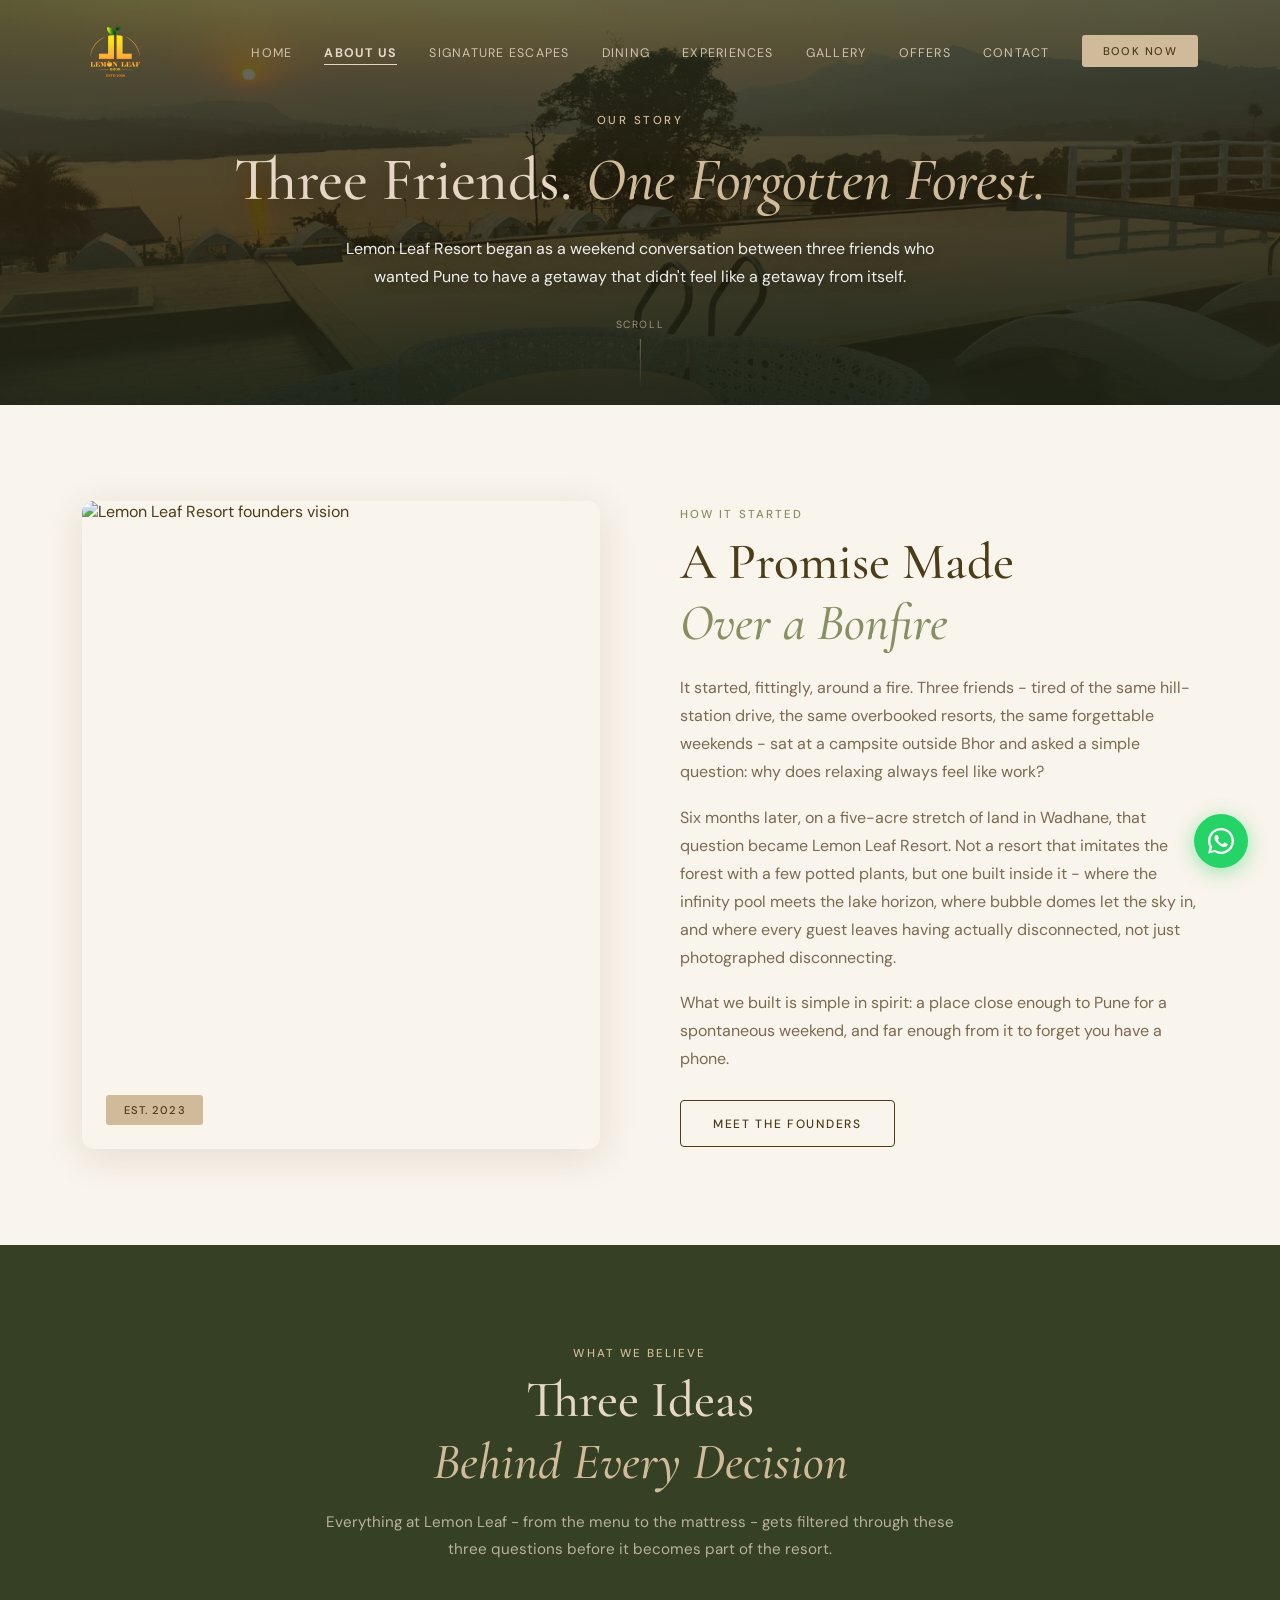
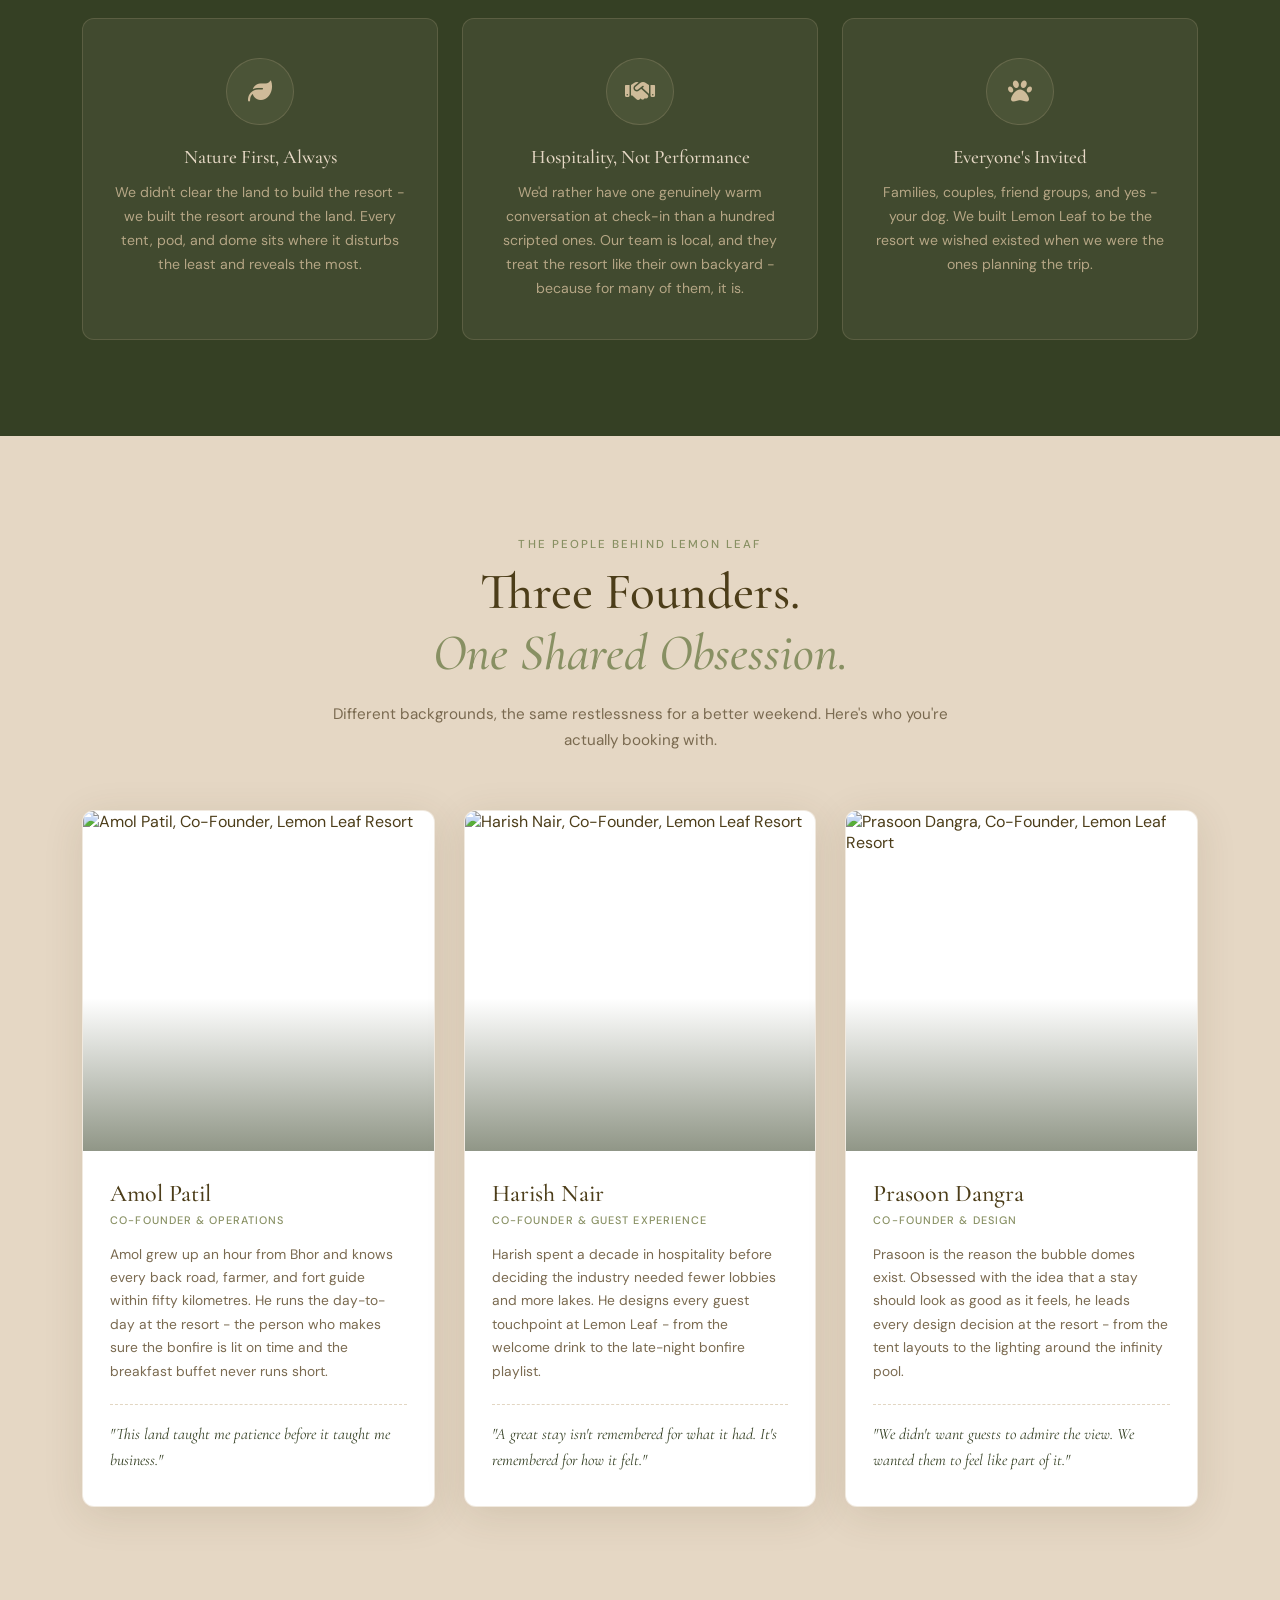
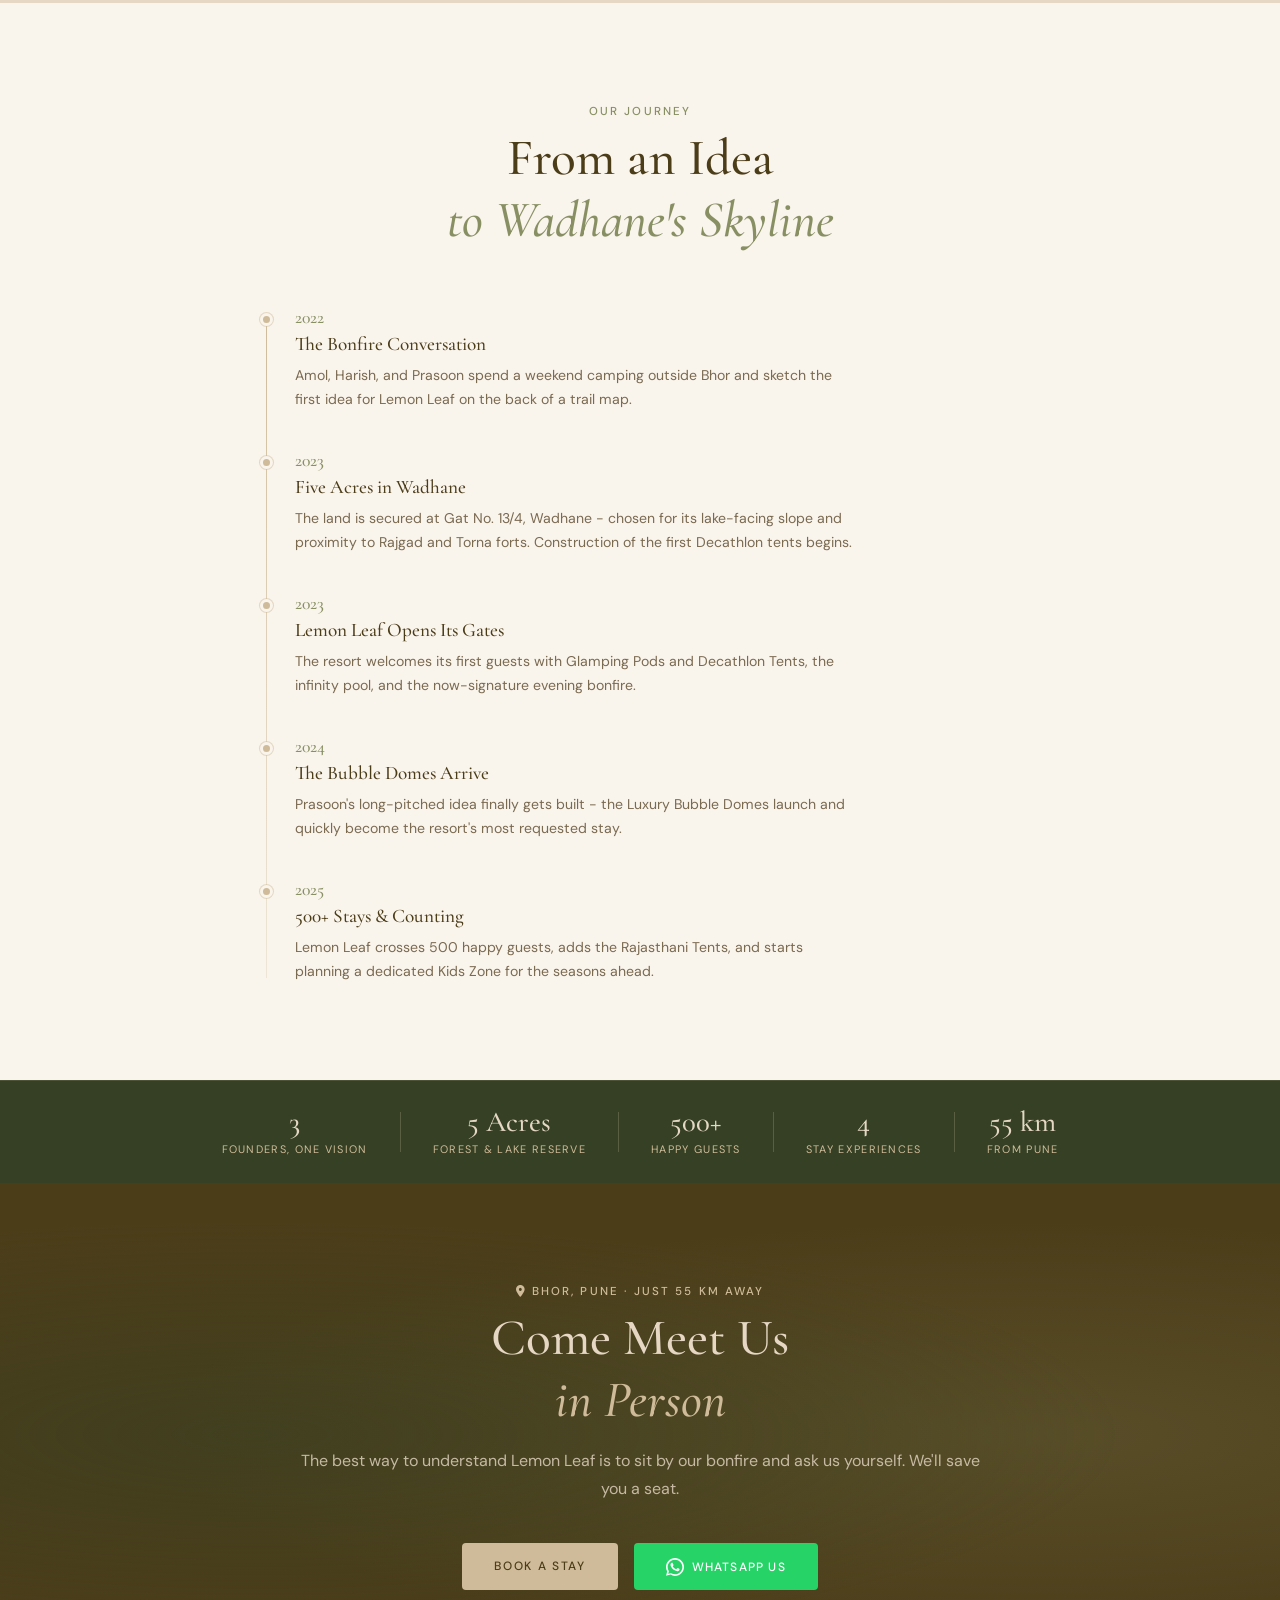
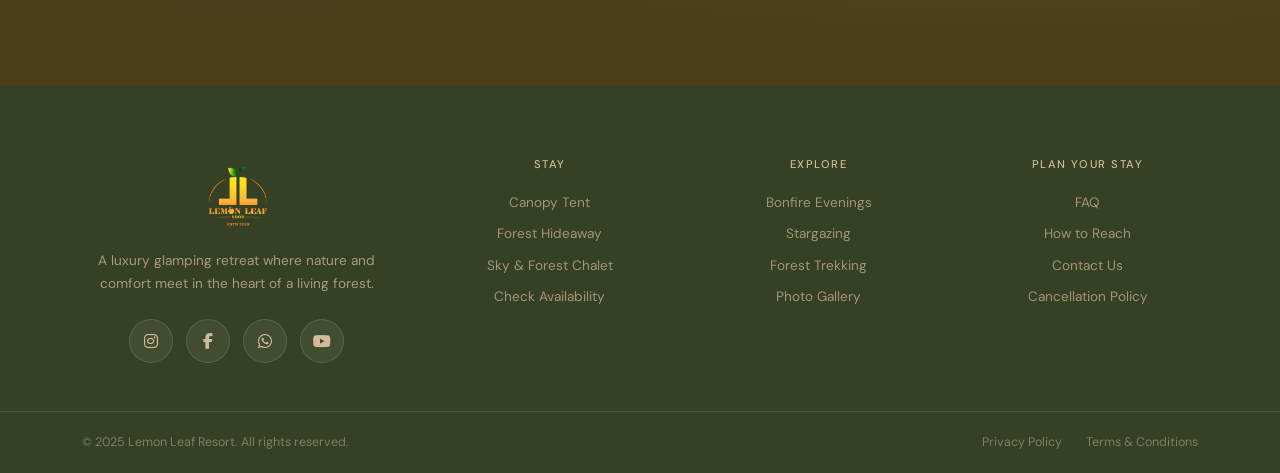
==== commit a1c262b0: "updates" ====
--- a/about/index.html
+++ b/about/index.html
@@ -5,6 +5,7 @@
     <meta charset="UTF-8" />
     <meta name="viewport" content="width=device-width, initial-scale=1.0" />
     <title>About Us - Lemon Leaf Resort Bhor | Our Story &amp; Founders</title>
+    <link rel="icon" type="image/x-icon" href="/favicon_io/favicon.ico" />
     <meta name="description"
         content="Meet the founders of Lemon Leaf Resort, Bhor - Amol Patil, Harish Nair &amp; Prasoon Dangra. Discover the story behind Pune's premier luxury glamping escape." />
     <meta name="keywords"
--- a/css/style.css
+++ b/css/style.css
@@ -2228,25 +2228,38 @@
     gap: 3rem;
 }
 
+.footer-col {
+    display: flex;
+    flex-direction: column;
+    align-items: center;
+    text-align: center;
+}
+
+.footer-col ul {
+    align-items: center;
+}
+
 .footer-logo {
     display: flex;
     align-items: center;
-    gap: 0.7rem;
-
-    font-family: 'Cormorant Garamond', serif;
-    font-size: 1.5rem;
-    color: var(--bone);
-
-    margin-bottom: 0.9rem;
-}
-
-.footer-logo i {
-    color: var(--tan);
-    font-size: 1.2rem;
-}
-
-.footer-logo em {
-    color: var(--tan);
+    justify-content: center;
+    margin-bottom: 1rem;
+}
+
+.footer-logo img {
+    display: block;
+    width: auto;
+    height: 75px;
+    max-height: 75px;
+    object-fit: contain;
+    transition: transform 0.3s ease;
+}
+
+.footer-brand {
+    display: flex;
+    flex-direction: column;
+    align-items: center;
+    text-align: center;
 }
 
 .footer-brand p {
@@ -2258,7 +2271,11 @@
 
 .footer-socials {
     display: flex;
+    flex-direction: row;   /* force horizontal layout */
+    justify-content: center;
+    align-items: center;
     gap: 0.8rem;
+    flex-wrap: nowrap;     /* prevent wrapping */
 }
 
 .footer-socials a {
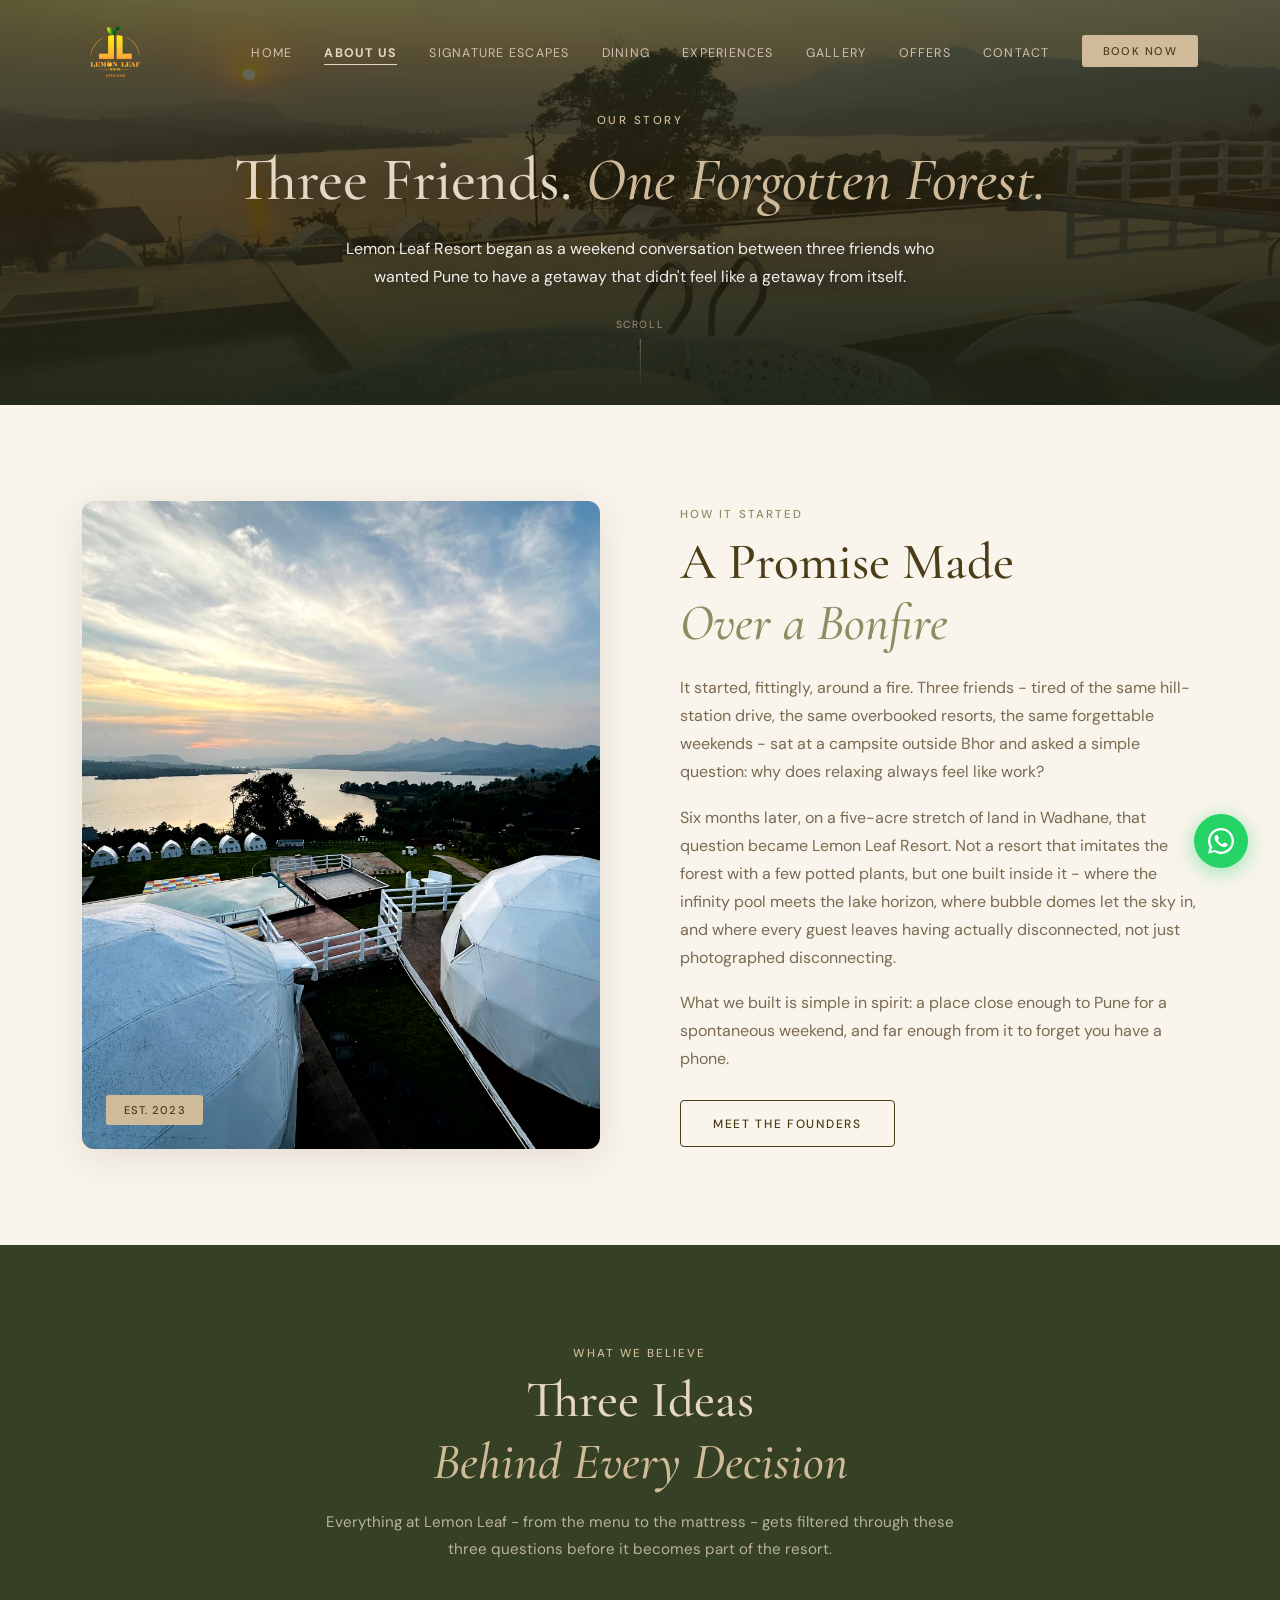
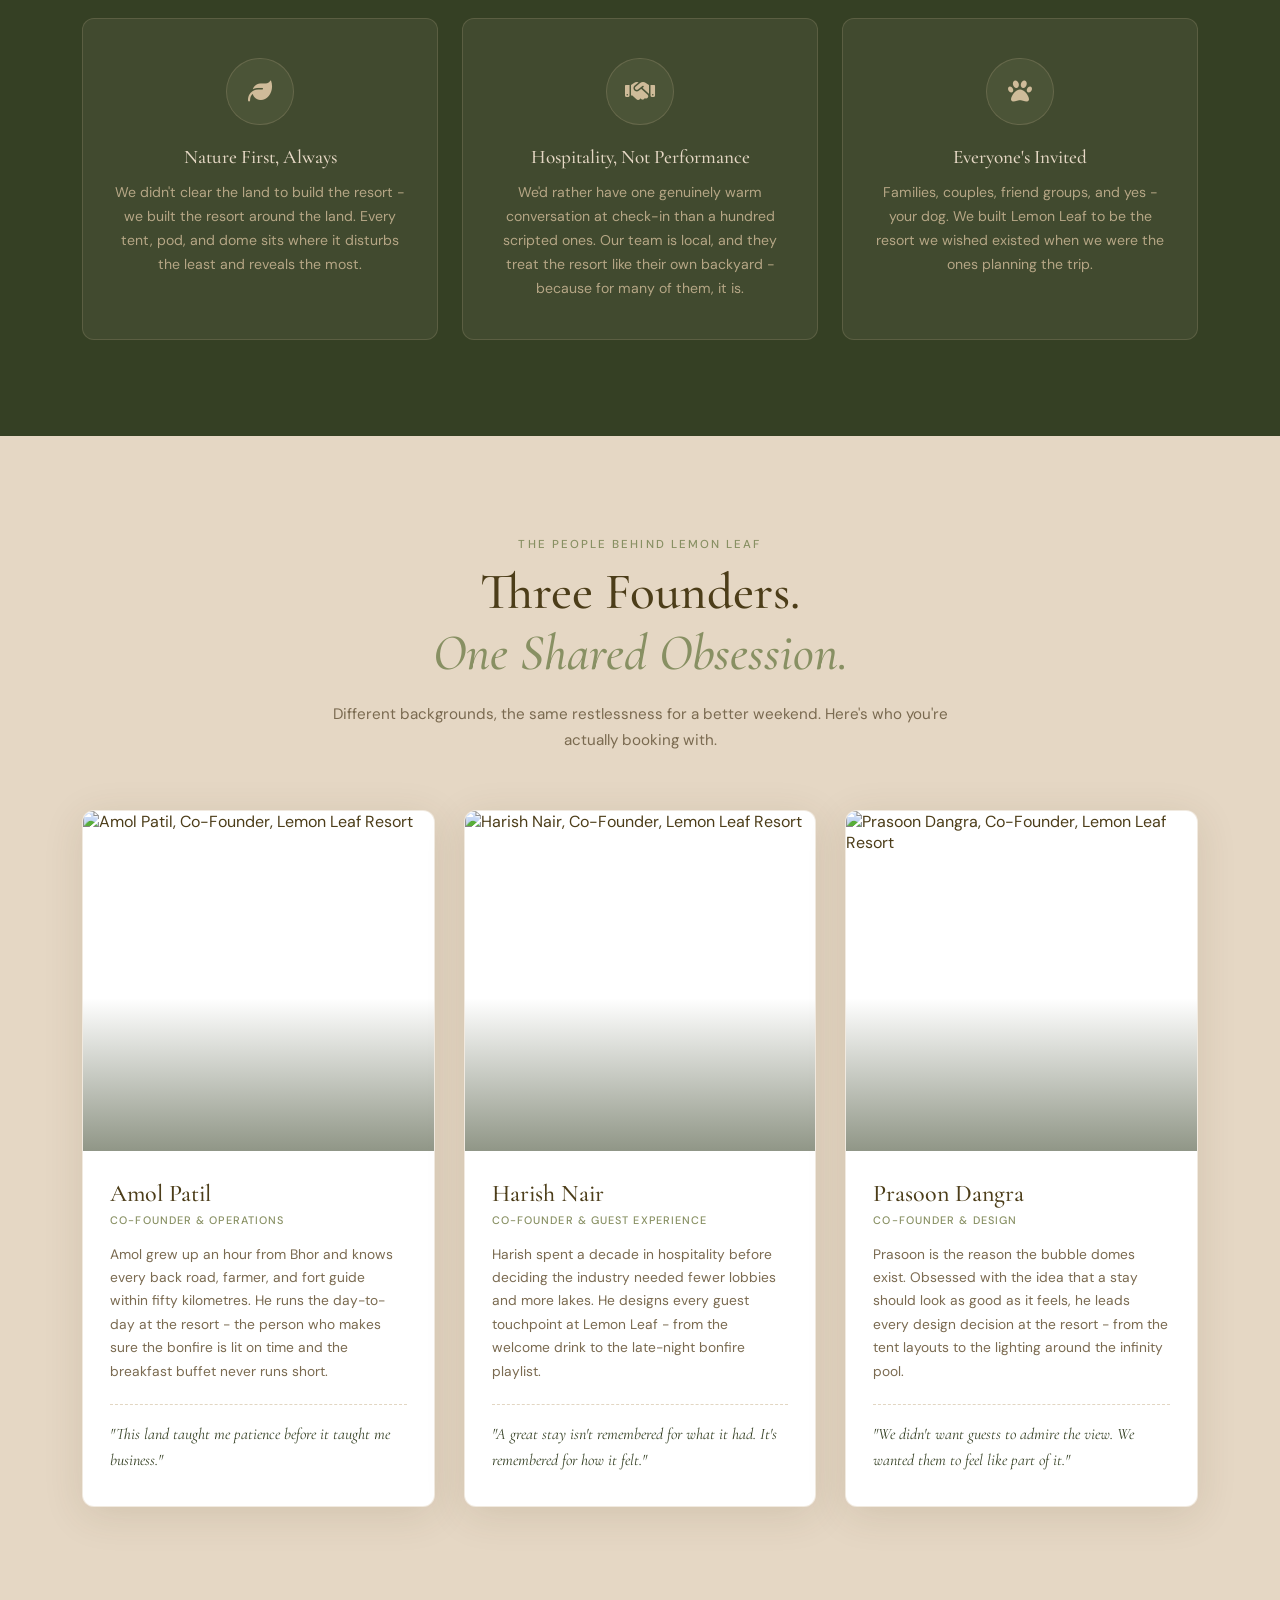
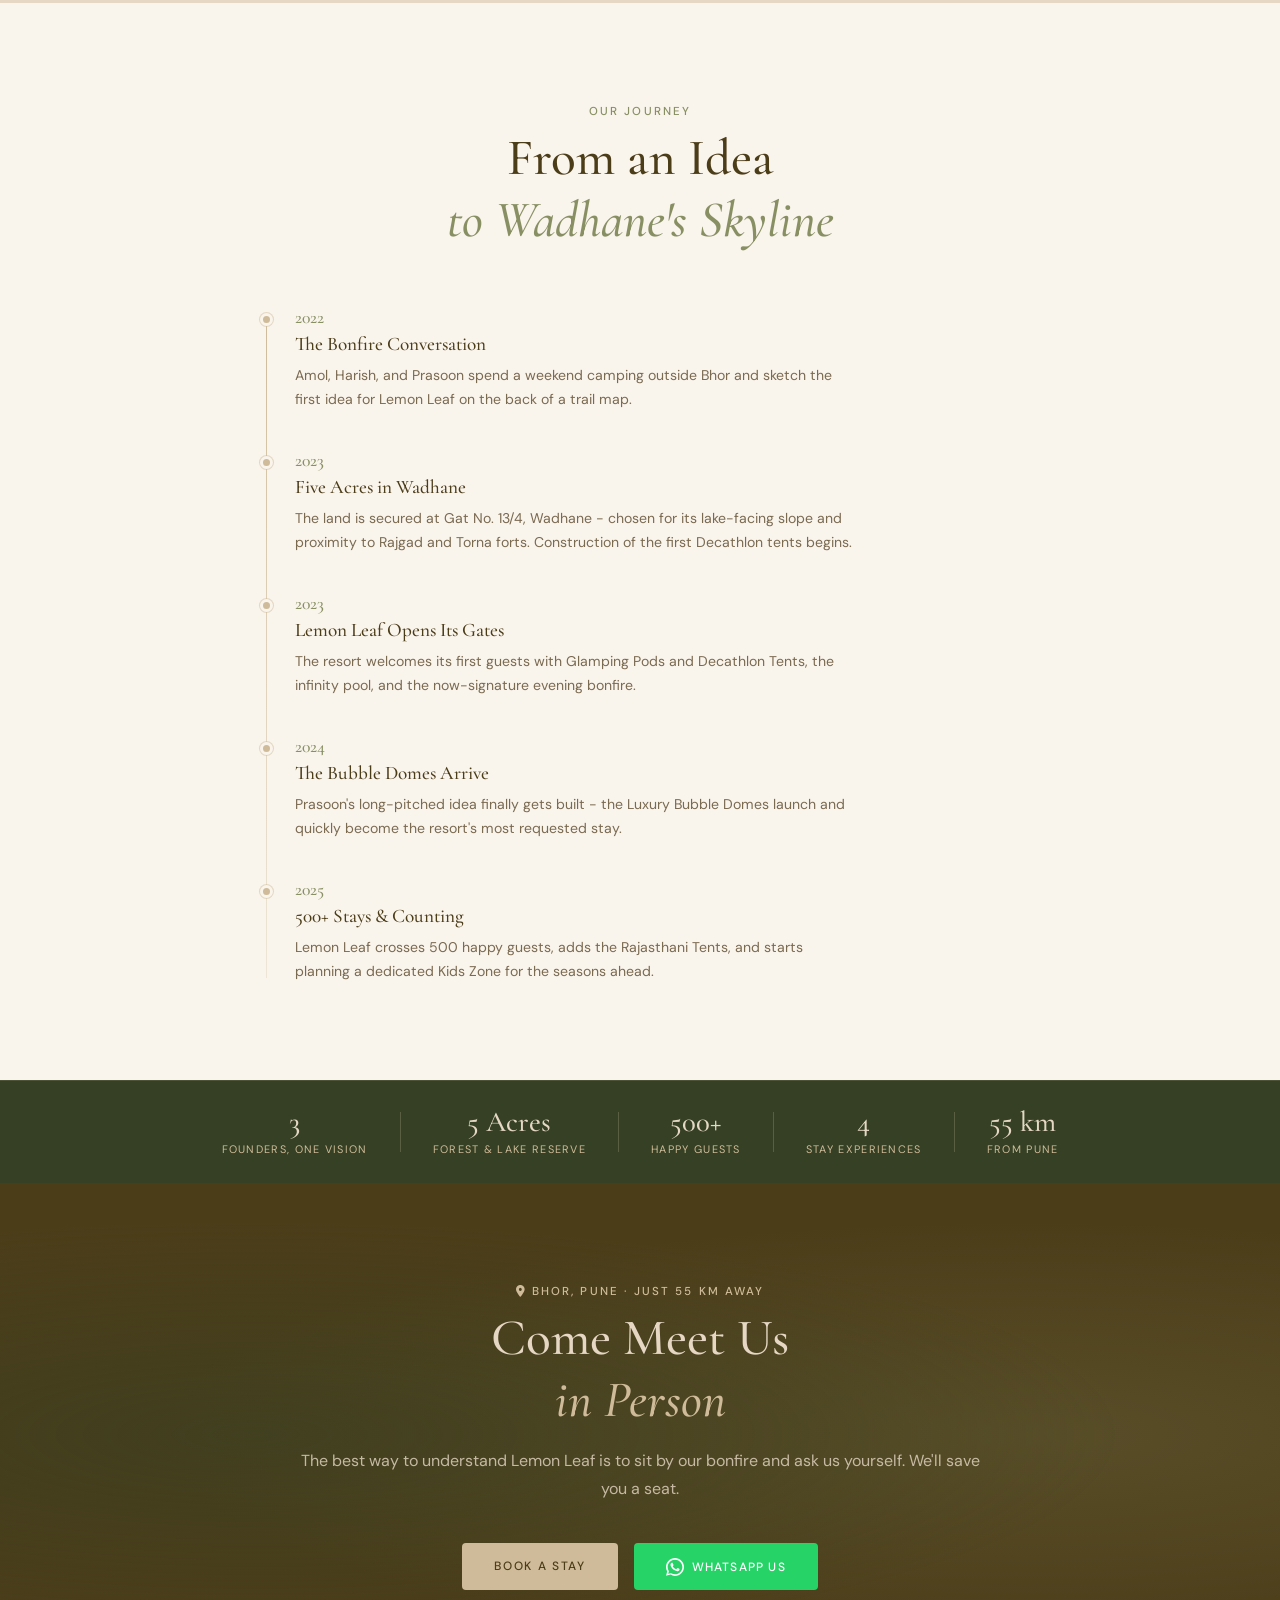
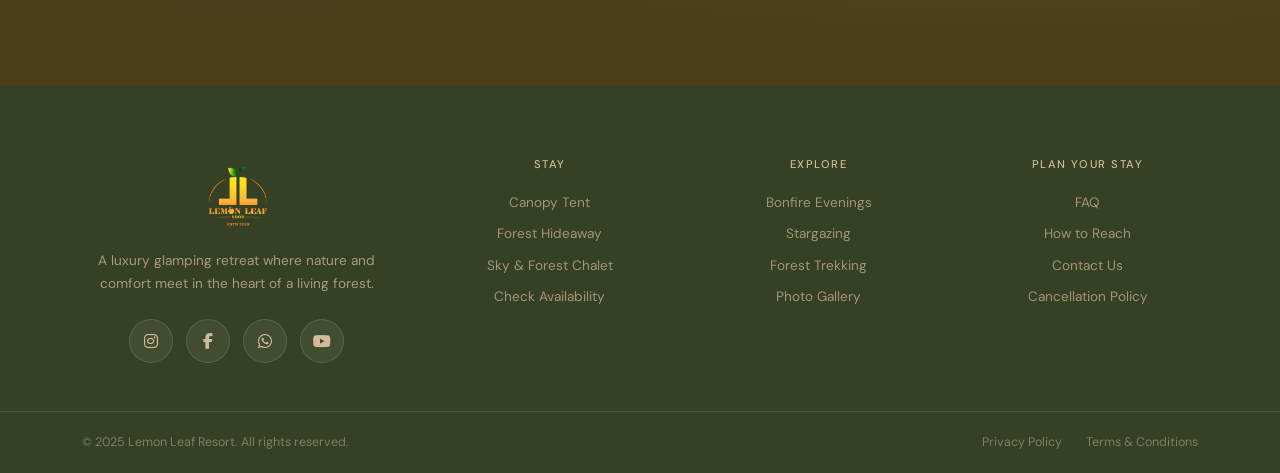
==== commit 0a548813: "updates" ====
--- a/about/index.html
+++ b/about/index.html
@@ -488,7 +488,7 @@
     <section class="story-section" id="story">
         <div class="container story-grid">
             <div class="story-img-wrap reveal-left">
-                <img src="https://images.unsplash.com/photo-1533632359083-0185df1be85d?w=800&q=80"
+                <img src="/images/about/dom.jpg?w=800&q=80"
                     alt="Lemon Leaf Resort founders vision" loading="lazy" />
                 <div class="story-badge">Est. 2023</div>
             </div>
@@ -556,7 +556,7 @@
 
                 <div class="founder-card reveal-up">
                     <div class="founder-photo">
-                        <img src="https://images.unsplash.com/photo-1633332755192-727a05c4013d?w=500&q=80"
+                        <img src="?w=500&q=80"
                             alt="Amol Patil, Co-Founder, Lemon Leaf Resort" loading="lazy" />
                     </div>
                     <div class="founder-body">
@@ -571,7 +571,7 @@
 
                 <div class="founder-card reveal-up delay-1">
                     <div class="founder-photo">
-                        <img src="https://images.unsplash.com/photo-1611432579402-7037e3e2c1e4?w=500&q=80"
+                        <img src="?w=500&q=80"
                             alt="Harish Nair, Co-Founder, Lemon Leaf Resort" loading="lazy" />
                     </div>
                     <div class="founder-body">
@@ -587,7 +587,7 @@
 
                 <div class="founder-card reveal-up delay-2">
                     <div class="founder-photo">
-                        <img src="https://images.unsplash.com/photo-1560250097-0b93528c311a?w=500&q=80"
+                        <img src="?w=500&q=80"
                             alt="Prasoon Dangra, Co-Founder, Lemon Leaf Resort" loading="lazy" />
                     </div>
                     <div class="founder-body">
--- a/css/style.css
+++ b/css/style.css
@@ -1563,72 +1563,6 @@
     line-height: 1.5;
 }
 
-/* ── GALLERY ── */
-.gallery-section {
-    padding: 6rem 0 0;
-    background: var(--bone);
-}
-
-.gallery-section .section-header {
-    margin-bottom: 2.5rem;
-}
-
-.gallery-grid {
-    display: grid;
-    grid-template-columns: repeat(3, 1fr);
-    grid-template-rows: 260px 260px;
-    gap: 8px;
-}
-
-.gallery-item {
-    position: relative;
-    overflow: hidden;
-    cursor: pointer;
-    border-radius: 6px;
-}
-
-.gallery-item.tall {
-    grid-row: span 2;
-}
-
-.gallery-item.wide {
-    grid-column: span 2;
-}
-
-.gallery-item img {
-    transition: transform 0.7s ease;
-}
-
-.gallery-item:hover img {
-    transform: scale(1.07);
-}
-
-.gallery-hover {
-    position: absolute;
-    inset: 0;
-    background: rgba(53, 64, 36, 0.5);
-    display: flex;
-    align-items: center;
-    justify-content: center;
-    opacity: 0;
-    transition: opacity var(--trans);
-}
-
-.gallery-item:hover .gallery-hover {
-    opacity: 1;
-}
-
-.gallery-hover span {
-    font-size: 0.7rem;
-    letter-spacing: 0.18em;
-    text-transform: uppercase;
-    color: var(--bone);
-    border: 1px solid rgba(229, 215, 196, 0.6);
-    padding: 0.5rem 1.2rem;
-    border-radius: 2px;
-}
-
-/* Lightbox */
 .lightbox {
     position: fixed;
     inset: 0;
@@ -1701,7 +1635,6 @@
     transform: translateY(-50%);
 }
 
-/* ── TESTIMONIALS ── */
 .testi-section {
     padding: 6rem 0;
     background: var(--bone-lt);
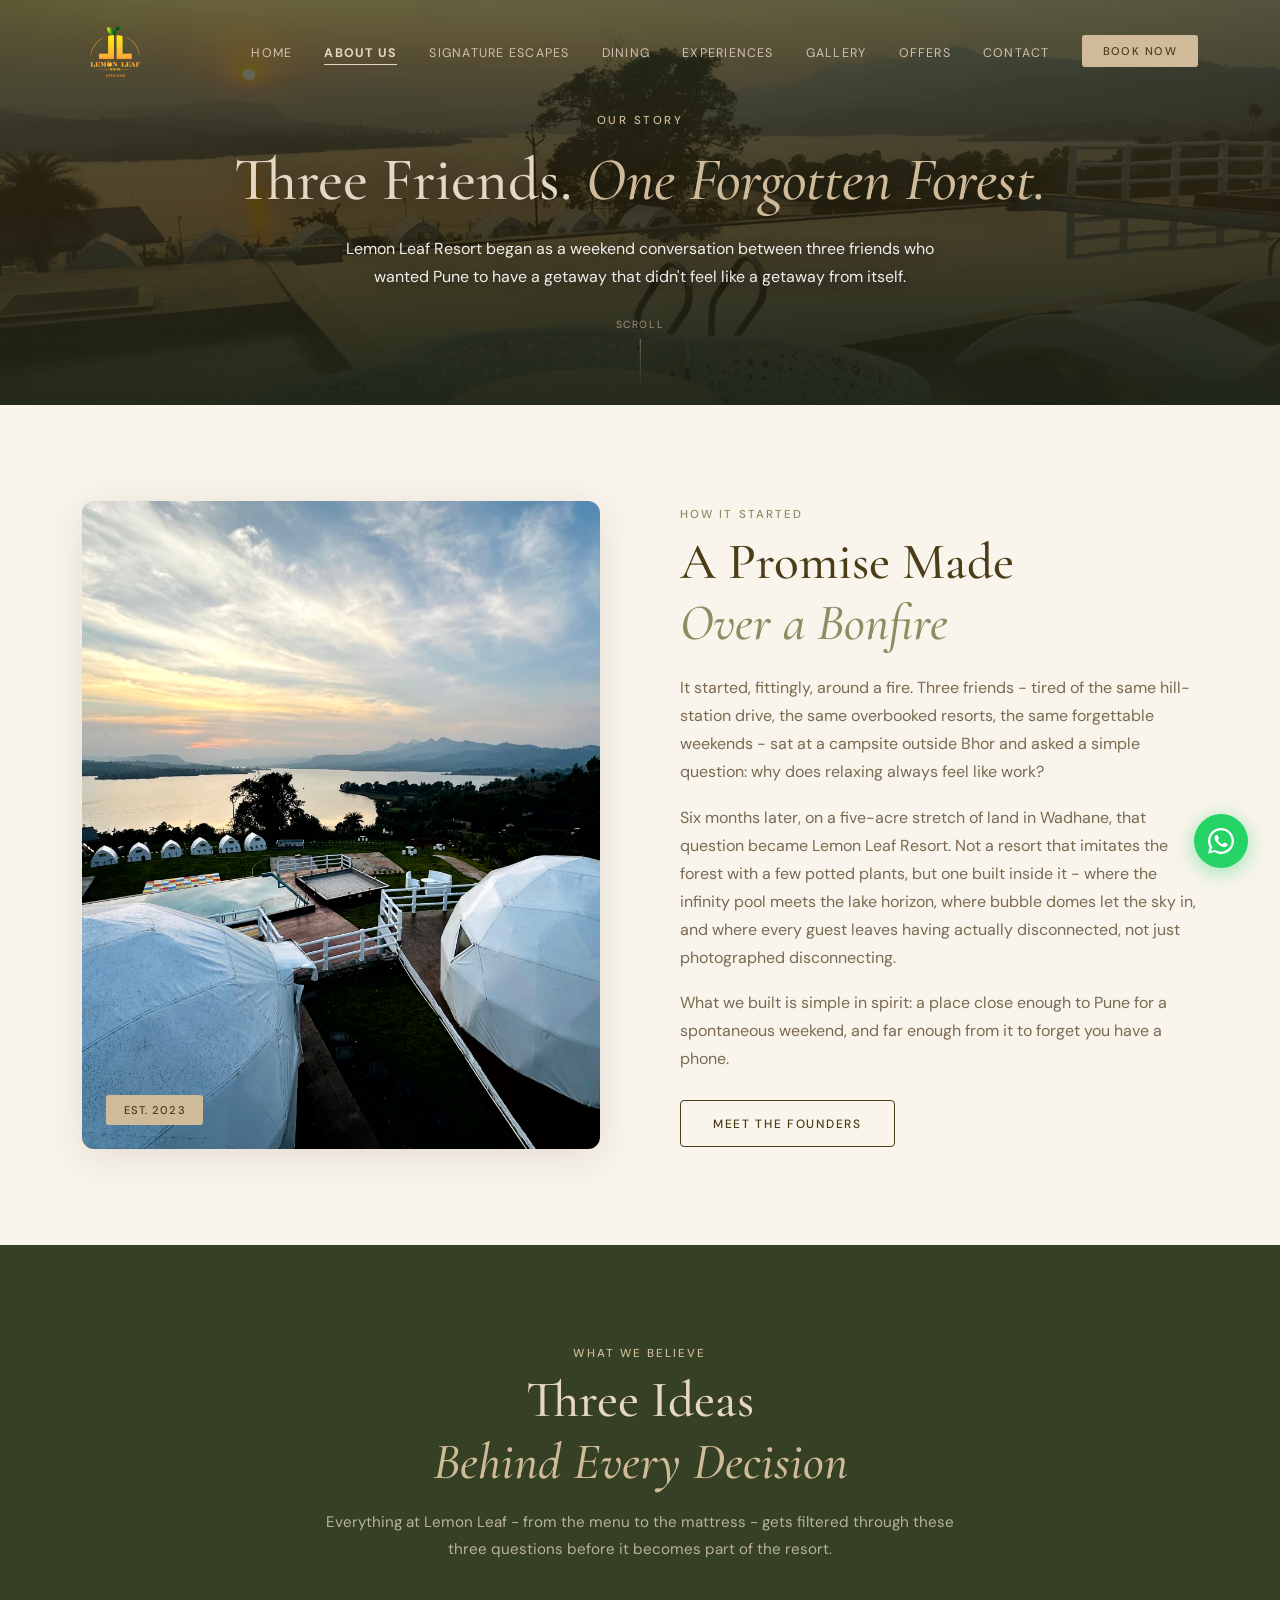
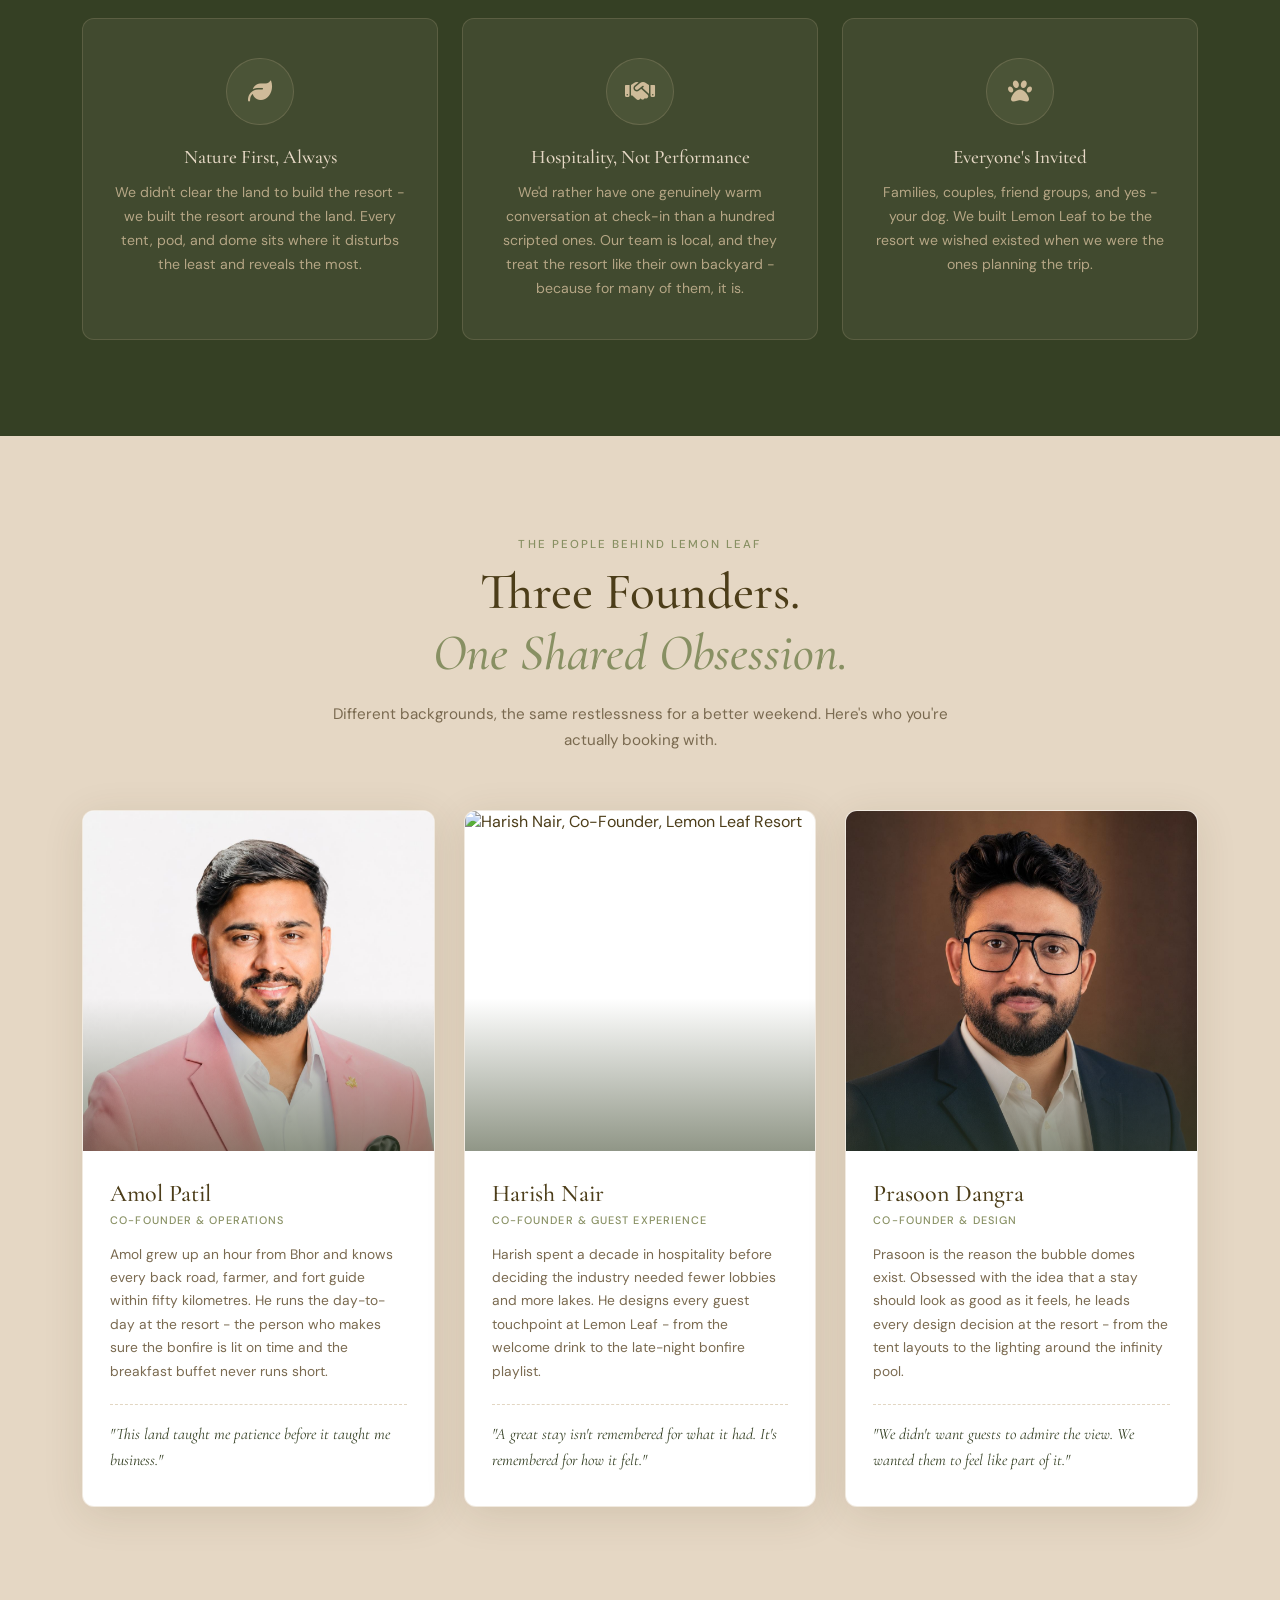
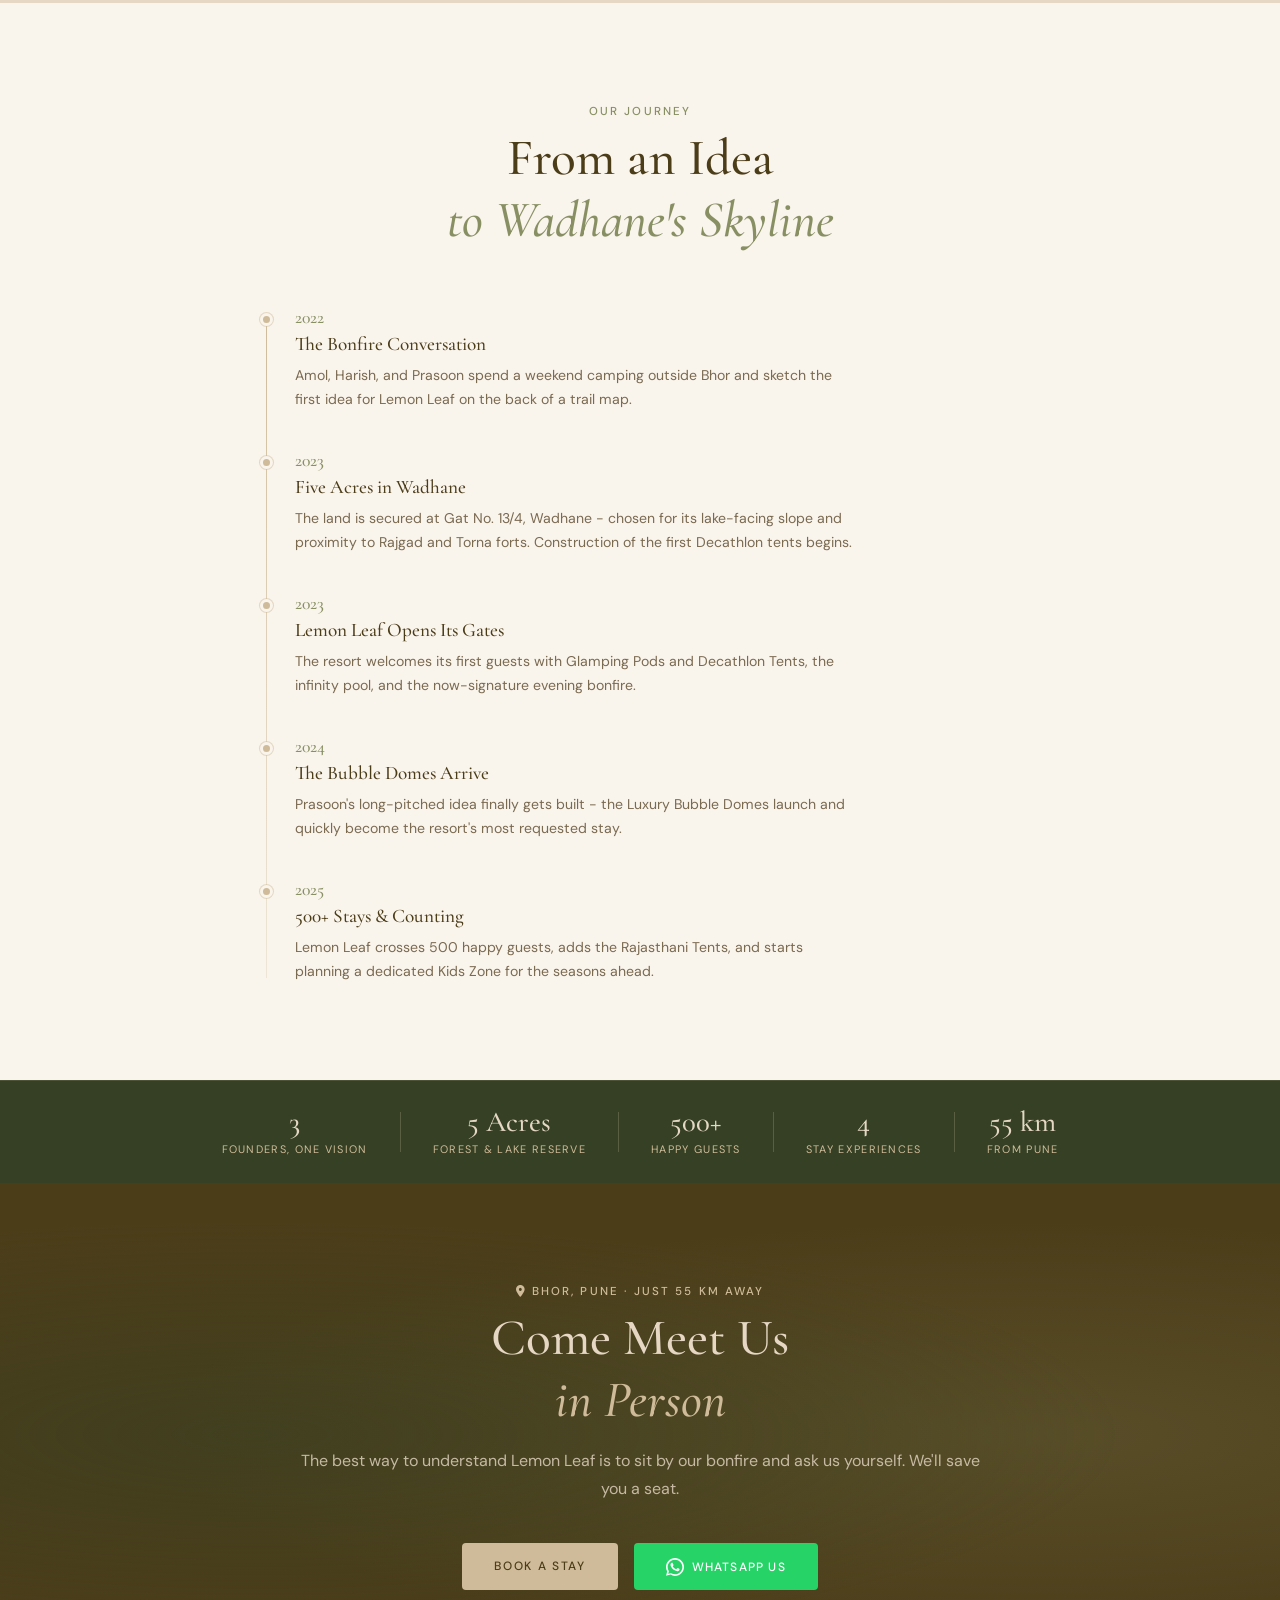
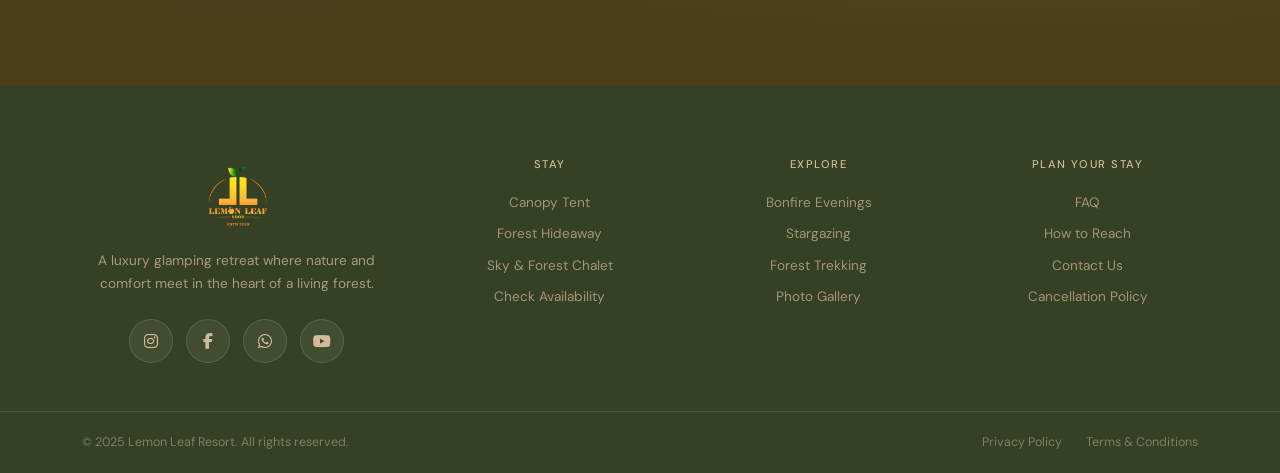
==== commit c0351188: "owner images added" ====
--- a/about/index.html
+++ b/about/index.html
@@ -556,7 +556,7 @@
 
                 <div class="founder-card reveal-up">
                     <div class="founder-photo">
-                        <img src="?w=500&q=80"
+                        <img src="/images/about/amol-patil.jpg?w=500&q=80"
                             alt="Amol Patil, Co-Founder, Lemon Leaf Resort" loading="lazy" />
                     </div>
                     <div class="founder-body">
@@ -587,7 +587,7 @@
 
                 <div class="founder-card reveal-up delay-2">
                     <div class="founder-photo">
-                        <img src="?w=500&q=80"
+                        <img src="/images/about/prasoon-dangra.jpg?w=500&q=80"
                             alt="Prasoon Dangra, Co-Founder, Lemon Leaf Resort" loading="lazy" />
                     </div>
                     <div class="founder-body">
